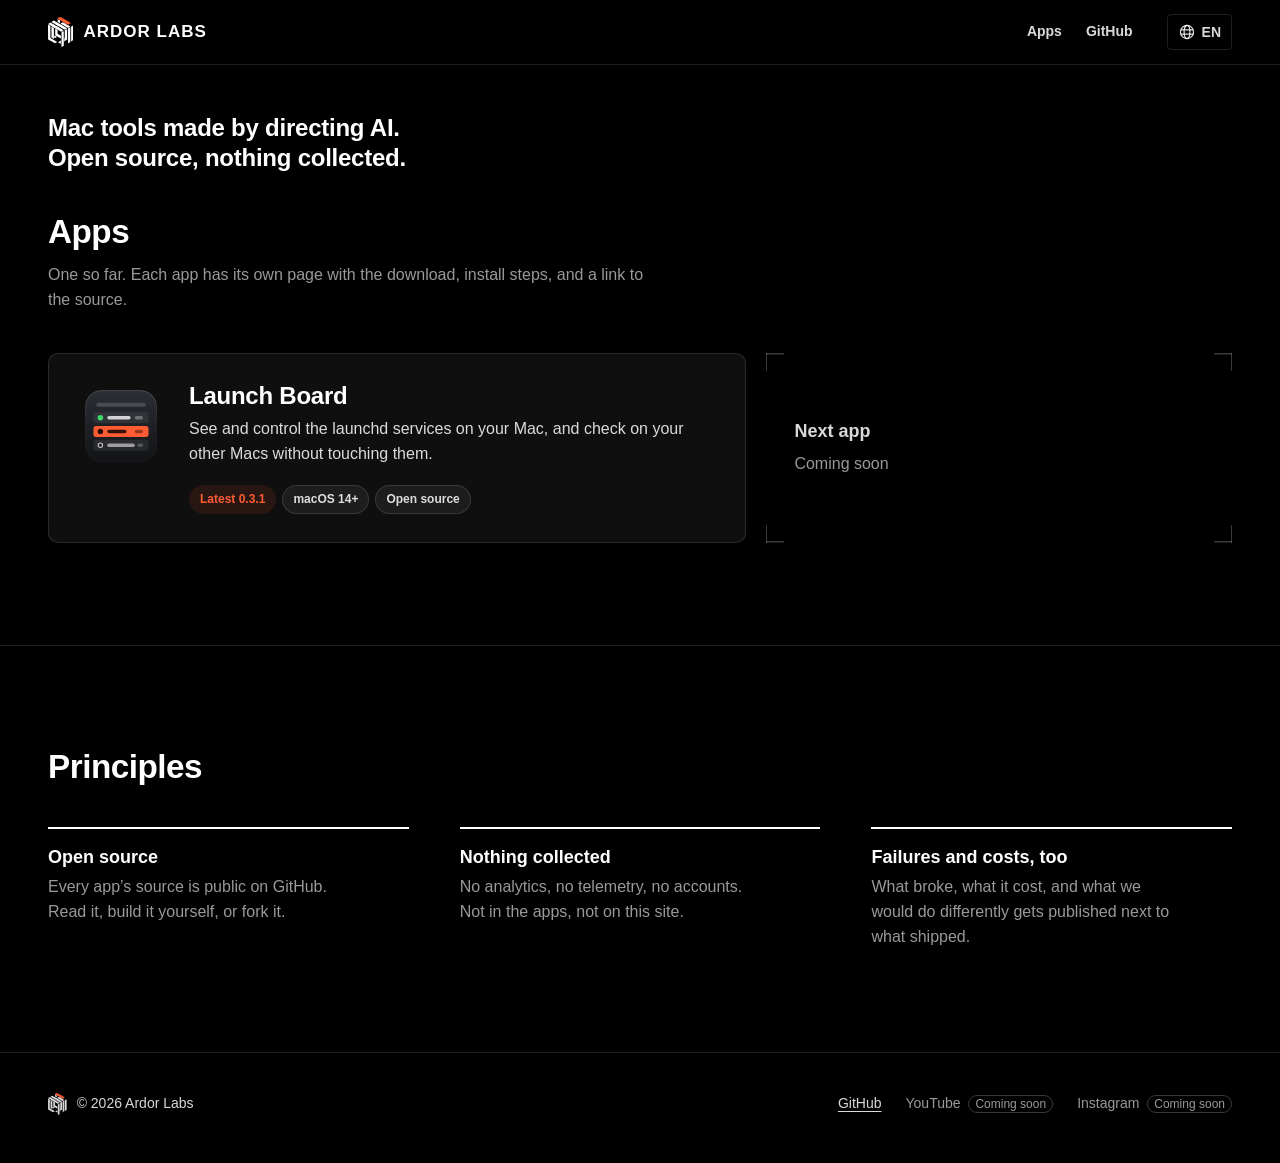
==== index.html @ 7bc39e06 "Add Ardor Labs site preview (mockup) Static preview of labs.ardorframes.com. noindex while in previe" ====
<!doctype html>
<html lang="en">
<head>
<meta charset="utf-8">
<meta name="robots" content="noindex, nofollow">
<meta name="viewport" content="width=device-width, initial-scale=1">
<title>Ardor Labs</title>
<meta name="description" content="Mac tools made by directing AI. Open source, nothing collected.">
<meta name="color-scheme" content="dark">
<link rel="canonical" href="https://labs.ardorframes.com/">
<link rel="alternate" hreflang="en" href="https://labs.ardorframes.com/">
<link rel="alternate" hreflang="ko" href="https://labs.ardorframes.com/ko/">
<link rel="alternate" hreflang="x-default" href="https://labs.ardorframes.com/">
<link rel="icon" href="/assets/brand/ardor-labs-cube-orange-sm.svg" type="image/svg+xml">
<link rel="stylesheet" href="/assets/css/tokens.css">
<link rel="stylesheet" href="/assets/css/site.css">
<script src="/assets/js/lang.js"></script>
</head>
<body>
<a class="skip-link" href="#main">Skip to content</a>
<header class="site-header">
  <div class="wrap">
    <a class="brand" href="/" aria-label="Ardor Labs home">
      <svg class="mark" viewBox="0 0 443 523" aria-hidden="true" focusable="false"><g transform="translate(0,523) scale(.1,-.1)"><g fill="currentColor"><path class="accent" d="M1895 5104 c-110 -64 -201 -117 -203 -118 -1 -2 1539 -898 1783 -1037 l30 -17 198 116 c108 64 197 122 196 127 -1 9 -1783 1045 -1797 1045 -4 0 -97 -53 -207 -116z"/><path d="M1692 4614 l3 -236 170 -100 c94 -55 185 -109 203 -120 l32 -20 0 240 0 240 -196 116 c-108 64 -200 116 -205 116 -6 0 -8 -97 -7 -236z"/><path d="M803 4478 c-117 -67 -210 -125 -205 -129 19 -17 2308 -1342 2317 -1342 15 1 430 239 430 247 0 8 -2312 1346 -2323 1346 -4 0 -103 -55 -219 -122z"/><path d="M2380 4224 c-102 -58 -191 -109 -198 -113 -10 -6 755 -460 1283 -762 l30 -17 198 116 c108 64 197 122 196 127 -1 13 -1289 755 -1309 754 -8 0 -98 -47 -200 -105z"/><path d="M230 4154 c-107 -63 -201 -119 -208 -123 -12 -7 2270 -1365 2293 -1364 15 1 425 237 428 246 2 8 -2297 1357 -2311 1357 -4 0 -95 -52 -202 -116z"/><path d="M12 2619 l3 -1291 592 -339 592 -339 203 116 c112 64 206 120 211 123 4 4 -262 160 -592 347 l-600 339 -1 1051 0 1051 -199 117 c-110 64 -202 116 -205 116 -3 0 -5 -581 -4 -1291z"/><path d="M4228 3654 l-198 -116 0 -1284 0 -1284 53 30 c28 17 118 67 199 113 l148 82 0 1288 c0 708 -1 1287 -2 1287 -2 0 -92 -52 -200 -116z"/><path d="M602 2605 l3 -966 213 -119 212 -119 0 963 0 963 -210 122 c-115 66 -212 121 -215 121 -3 0 -4 -434 -3 -965z"/><path d="M3688 3344 l-198 -116 0 -1284 0 -1284 53 30 c28 17 118 67 199 113 l148 82 0 1288 c0 708 -1 1287 -2 1287 -2 0 -92 -52 -200 -116z"/><path d="M1250 2621 l0 -569 78 -45 c42 -25 267 -155 500 -290 l422 -245 0 242 0 243 -290 169 -290 169 0 331 0 332 -204 116 c-112 64 -207 116 -210 116 -3 0 -6 -256 -6 -569z"/><path d="M3128 3032 l-207 -117 -1 -680 0 -680 -45 -28 -45 -29 0 -259 0 -260 58 39 c31 21 146 94 255 161 l197 123 0 924 c0 508 -1 924 -2 924 -2 0 -96 -53 -210 -118z"/><path d="M2550 2697 l-195 -113 -3 -1292 -2 -1292 52 30 c29 17 119 67 200 113 l148 82 0 1293 c0 710 -1 1292 -2 1292 -2 -1 -91 -51 -198 -113z"/><path d="M1123 1980 c-38 -23 -39 -32 -27 -257 l7 -120 56 -31 56 -31 175 100 c96 55 179 104 184 109 8 8 -368 238 -403 247 -9 2 -31 -6 -48 -17z"/><path d="M1997 980 c-131 -81 -241 -150 -243 -153 -3 -2 92 -59 211 -125 l216 -121 34 22 35 22 0 253 c0 138 -3 252 -7 252 -5 -1 -115 -68 -246 -150z"/></g></g></svg>
      <span class="brand-word" aria-hidden="true">Ardor Labs</span>
    </a>
    <nav class="site-nav" aria-label="Main">
      <a href="/#apps">Apps</a>
      <a data-nav="github" href="https://github.com/ardorframes-labs">GitHub</a>
    </nav>
    <div class="lang" data-lang-switch>
      <button class="lang-button" type="button" aria-label="Language / 언어" aria-haspopup="menu" aria-expanded="false" aria-controls="lang-menu">
        <svg viewBox="0 0 20 20" aria-hidden="true" focusable="false" fill="none" stroke="currentColor" stroke-width="1.4"><circle cx="10" cy="10" r="7.3"/><ellipse cx="10" cy="10" rx="3.2" ry="7.3"/><path d="M2.9 7.6h14.2M2.9 12.4h14.2"/></svg><span class="lang-code" aria-hidden="true">EN</span>
      </button>
      <ul class="lang-menu" id="lang-menu" role="menu" aria-label="Language / 언어" hidden>
        <li role="none"><a role="menuitemradio" aria-checked="true" data-lang="en" lang="en" hreflang="en" href="/">English <svg class="check" viewBox="0 0 14 14" aria-hidden="true" focusable="false" fill="none" stroke="currentColor" stroke-width="2"><path d="M2.5 7.4l3 3 6-6.6"/></svg></a></li>
        <li role="none"><a role="menuitemradio" aria-checked="false" data-lang="ko" lang="ko" hreflang="ko" href="/ko/">한국어 <svg class="check" viewBox="0 0 14 14" aria-hidden="true" focusable="false" fill="none" stroke="currentColor" stroke-width="2"><path d="M2.5 7.4l3 3 6-6.6"/></svg></a></li>
      </ul>
    </div>
  </div>
</header>

<main id="main">
  <section class="home-intro" aria-labelledby="hero-title">
    <div class="wrap">
      <h1 id="hero-title">Mac tools made by directing AI. Open source, nothing collected.</h1>
    </div>
  </section>

  <section class="section" id="apps" aria-labelledby="apps-title">
    <div class="wrap">
      <h2 class="section-title" id="apps-title">Apps</h2>
      <p class="section-intro">One so far. Each app has its own page with the download, install steps, and a link to the source.</p>
      <div class="apps-grid">
        <article class="app-card">
          <img src="/assets/brand/launch-board-icon.svg" alt="" width="88" height="88">
          <div>
            <h3><a href="/launch-board/">Launch Board</a></h3>
            <p>See and control the launchd services on your Mac, and check on your other Macs without touching them.</p>
            <ul class="facts" aria-label="Details">
              <li class="is-version">Latest 0.3.1</li>
              <li>macOS 14+</li>
              <li>Open source</li>
            </ul>
          </div>
        </article>
        <div class="app-slot viewfinder">
          <strong>Next app</strong>
          <span>Coming soon</span>
        </div>
      </div>
    </div>
  </section>

  <section class="section" aria-labelledby="principles-title">
    <div class="wrap">
      <h2 class="section-title" id="principles-title">Principles</h2>
      <div class="principles">
        <div class="principle">
          <h3>Open source</h3>
          <p>Every app’s source is public on GitHub. Read it, build it yourself, or fork it.</p>
        </div>
        <div class="principle">
          <h3>Nothing collected</h3>
          <p>No analytics, no telemetry, no accounts. Not in the apps, not on this site.</p>
        </div>
        <div class="principle">
          <h3>Failures and costs, too</h3>
          <p>What broke, what it cost, and what we would do differently gets published next to what shipped.</p>
        </div>
      </div>
    </div>
  </section>
</main>
<footer class="site-footer">
  <div class="wrap">
    <p class="foot-brand"><svg class="mark" viewBox="0 0 443 523" aria-hidden="true" focusable="false"><g transform="translate(0,523) scale(.1,-.1)"><g fill="currentColor"><path class="accent" d="M1895 5104 c-110 -64 -201 -117 -203 -118 -1 -2 1539 -898 1783 -1037 l30 -17 198 116 c108 64 197 122 196 127 -1 9 -1783 1045 -1797 1045 -4 0 -97 -53 -207 -116z"/><path d="M1692 4614 l3 -236 170 -100 c94 -55 185 -109 203 -120 l32 -20 0 240 0 240 -196 116 c-108 64 -200 116 -205 116 -6 0 -8 -97 -7 -236z"/><path d="M803 4478 c-117 -67 -210 -125 -205 -129 19 -17 2308 -1342 2317 -1342 15 1 430 239 430 247 0 8 -2312 1346 -2323 1346 -4 0 -103 -55 -219 -122z"/><path d="M2380 4224 c-102 -58 -191 -109 -198 -113 -10 -6 755 -460 1283 -762 l30 -17 198 116 c108 64 197 122 196 127 -1 13 -1289 755 -1309 754 -8 0 -98 -47 -200 -105z"/><path d="M230 4154 c-107 -63 -201 -119 -208 -123 -12 -7 2270 -1365 2293 -1364 15 1 425 237 428 246 2 8 -2297 1357 -2311 1357 -4 0 -95 -52 -202 -116z"/><path d="M12 2619 l3 -1291 592 -339 592 -339 203 116 c112 64 206 120 211 123 4 4 -262 160 -592 347 l-600 339 -1 1051 0 1051 -199 117 c-110 64 -202 116 -205 116 -3 0 -5 -581 -4 -1291z"/><path d="M4228 3654 l-198 -116 0 -1284 0 -1284 53 30 c28 17 118 67 199 113 l148 82 0 1288 c0 708 -1 1287 -2 1287 -2 0 -92 -52 -200 -116z"/><path d="M602 2605 l3 -966 213 -119 212 -119 0 963 0 963 -210 122 c-115 66 -212 121 -215 121 -3 0 -4 -434 -3 -965z"/><path d="M3688 3344 l-198 -116 0 -1284 0 -1284 53 30 c28 17 118 67 199 113 l148 82 0 1288 c0 708 -1 1287 -2 1287 -2 0 -92 -52 -200 -116z"/><path d="M1250 2621 l0 -569 78 -45 c42 -25 267 -155 500 -290 l422 -245 0 242 0 243 -290 169 -290 169 0 331 0 332 -204 116 c-112 64 -207 116 -210 116 -3 0 -6 -256 -6 -569z"/><path d="M3128 3032 l-207 -117 -1 -680 0 -680 -45 -28 -45 -29 0 -259 0 -260 58 39 c31 21 146 94 255 161 l197 123 0 924 c0 508 -1 924 -2 924 -2 0 -96 -53 -210 -118z"/><path d="M2550 2697 l-195 -113 -3 -1292 -2 -1292 52 30 c29 17 119 67 200 113 l148 82 0 1293 c0 710 -1 1292 -2 1292 -2 -1 -91 -51 -198 -113z"/><path d="M1123 1980 c-38 -23 -39 -32 -27 -257 l7 -120 56 -31 56 -31 175 100 c96 55 179 104 184 109 8 8 -368 238 -403 247 -9 2 -31 -6 -48 -17z"/><path d="M1997 980 c-131 -81 -241 -150 -243 -153 -3 -2 92 -59 211 -125 l216 -121 34 22 35 22 0 253 c0 138 -3 252 -7 252 -5 -1 -115 -68 -246 -150z"/></g></g></svg><span>© 2026 Ardor Labs</span></p>
    <ul class="foot-links" aria-label="Elsewhere">
      <li><a href="https://github.com/ardorframes-labs">GitHub</a></li>
      <li class="soon">YouTube <small>Coming soon</small></li>
      <li class="soon">Instagram <small>Coming soon</small></li>
    </ul>
  </div>
</footer>
</body>
</html>
---- assets/css/tokens.css ----
:root {
  color-scheme: dark;

  --orange: #FF5C33;
  --orange-hover: #E3522D;
  --orange-tint: rgba(255, 92, 51, .10);
  --steel: #D5DAE3;
  --on-orange: #000;            --bg: #000;
  --bg-sunk: #0A0A0A;
  --surface: #0F0F0F;
  --ink: #fff;
  --ink-85: rgba(255, 255, 255, .85);
  --ink-60: rgba(255, 255, 255, .60);  --layer-06: rgba(255, 255, 255, .06);
  --layer-08: rgba(255, 255, 255, .08);
  --layer-12: rgba(255, 255, 255, .12);
  --layer-22: rgba(255, 255, 255, .22);
  --accent-text: #FF5C33;              --focus: #FF5C33;
  --shadow-lift: 0 12px 32px -14px rgba(255, 92, 51, .28);
  --shadow-window: 0 0 0 1px rgba(255,255,255,.14), 0 40px 100px -30px rgba(0,0,0,.9);

  --ok: #3DDC6B;
  --ok-dot: #3DDC6B;
  --ok-tint: rgba(61, 220, 107, .14);
  --bad: #FF6B5E;
  --bad-dot: #FF6B5E;
  --bad-tint: rgba(255, 107, 94, .14);
  --wait: #B7BECB;
  --wait-tint: rgba(213, 218, 227, .12);
  --unk: #F5B83D;
  --unk-tint: rgba(245, 184, 61, .14);

  --font-display: Futura, "Futura PT", "Century Gothic", -apple-system, BlinkMacSystemFont, "Apple SD Gothic Neo", "Noto Sans KR", sans-serif;
  --font-body: -apple-system, BlinkMacSystemFont, "Apple SD Gothic Neo", "Noto Sans KR", sans-serif;
  --font-code: ui-monospace, "SF Mono", Menlo, monospace;

  --t-12: .75rem;
  --t-14: .875rem;
  --t-16: 1rem;
  --t-18: 1.125rem;
  --t-21: 1.3125rem;
  --t-24: 1.5rem;
  --t-36: 2.25rem;
  --t-48: 3rem;
  --t-72: 4.5rem;

  --r-ui: 4px;
  --r-card: 10px;
  --r-window: 12px;
  --r-pill: 999px;

  --gutter: clamp(16px, 4vw, 48px);
  --max: 1200px;
  --measure: 38rem;

  --ease: ease;
  --dur: .25s;
}

@media (prefers-reduced-motion: reduce) {
  :root { --dur: 0s; }
}
---- assets/css/site.css ----
*, *::before, *::after { box-sizing: border-box; }

html {
  -webkit-text-size-adjust: 100%;
  text-size-adjust: 100%;
  scroll-padding-top: 24px;
}

body {
  margin: 0;
  background: var(--bg);
  color: var(--ink);
  font-family: var(--font-body);
  font-size: var(--t-16);
  line-height: 1.55;
  -webkit-font-smoothing: antialiased;
  overflow-x: clip;
}

img, svg { display: block; max-width: 100%; }

a { color: var(--accent-text); text-underline-offset: .18em; text-decoration-thickness: 1px; }
a:hover { text-decoration-thickness: 2px; }

:focus-visible {
  outline: 2px solid var(--focus);
  outline-offset: 3px;
  border-radius: var(--r-ui);
}

html:lang(ko) { word-break: keep-all; overflow-wrap: break-word; }

h1, h2, h3 { margin: 0; line-height: 1.15; }
p { margin: 0; }

.visually-hidden {
  position: absolute !important;
  width: 1px; height: 1px;
  overflow: hidden;
  clip: rect(0 0 0 0);
  clip-path: inset(50%);
  white-space: nowrap;
}

.skip-link {
  position: absolute;
  left: 16px; top: -48px;
  z-index: 20;
  padding: 8px 12px;
  background: var(--orange);
  color: var(--on-orange);
  font-weight: 700;
  border-radius: var(--r-ui);
  text-decoration: none;
}
.skip-link:focus { top: 12px; }

.wrap {
  width: 100%;
  max-width: calc(var(--max) + var(--gutter) * 2);
  margin-inline: auto;
  padding-inline: var(--gutter);
}

.site-header {
  border-bottom: 1px solid var(--layer-12);
}
.site-header .wrap {
  display: flex;
  align-items: center;
  gap: 24px;
  min-height: 64px;
}

.brand {
  display: inline-flex;
  align-items: center;
  gap: 10px;
  color: var(--ink);
  text-decoration: none;
  margin-right: auto;
}
.brand svg { height: 30px; width: auto; aspect-ratio: 443 / 523; flex: none; }
.mark .accent { fill: var(--orange); }
.brand .mark .accent, .foot-brand .mark .accent { stroke: var(--orange); stroke-width: var(--band-boost, 110); stroke-linejoin: round; }
.brand-word {
  font-family: var(--font-display);
  font-weight: 800;
  font-size: 17px;
  letter-spacing: .06em;
  text-transform: uppercase;
  white-space: nowrap;
}

.site-nav {
  display: flex;
  align-items: center;
  gap: 4px;
}
.site-nav a {
  color: var(--ink-85);
  text-decoration: none;
  font-size: var(--t-14);
  font-weight: 600;
  padding: 8px 10px;
  border-radius: var(--r-ui);
}
.site-nav a:hover { color: var(--ink); background: var(--layer-06); }
.site-nav a[aria-current="page"] { color: var(--ink); }

.lang { position: relative; }

.lang-button {
  display: inline-flex;
  align-items: center;
  gap: 6px;
  height: 36px;
  padding: 0 10px;
  border: 1px solid var(--layer-12);
  border-radius: var(--r-ui);
  background: transparent;
  color: var(--ink-85);
  font: 600 var(--t-14)/1 var(--font-body);
  cursor: pointer;
}
.lang-button:hover { color: var(--ink); background: var(--layer-06); }
.lang-button[aria-expanded="true"] { background: var(--layer-08); color: var(--ink); }
.lang-button svg { width: 18px; height: 18px; }

.lang-menu {
  position: absolute;
  right: 0;
  top: calc(100% + 6px);
  z-index: 10;
  min-width: 168px;
  margin: 0;
  padding: 4px;
  list-style: none;
  background: var(--surface);
  border: 1px solid var(--layer-12);
  border-radius: var(--r-ui);
  box-shadow: 0 16px 40px -16px rgba(0, 0, 0, .35);
  opacity: 0;
  transform: translateY(-4px);
  transition: opacity var(--dur) var(--ease), transform var(--dur) var(--ease);
}
.lang-menu[hidden] { display: none; }
.lang-menu.is-open { opacity: 1; transform: none; }

.lang-menu a {
  display: flex;
  align-items: center;
  justify-content: space-between;
  gap: 16px;
  padding: 8px 10px;
  border-radius: 3px;
  color: var(--ink);
  text-decoration: none;
  font-size: var(--t-14);
}
.lang-menu a:hover,
.lang-menu a:focus-visible { background: var(--layer-08); outline: none; }
.lang-menu a:focus-visible { box-shadow: inset 0 0 0 2px var(--focus); }
.lang-menu .check { width: 14px; height: 14px; color: var(--accent-text); visibility: hidden; }
.lang-menu a[aria-checked="true"] .check { visibility: visible; }
.lang-menu a[aria-checked="true"] { font-weight: 600; }

.btn {
  display: inline-flex;
  align-items: center;
  justify-content: center;
  gap: 8px;
  min-height: 44px;
  padding: 0 18px;
  border-radius: var(--r-ui);
  border: 1px solid transparent;
  font: 700 var(--t-16)/1 var(--font-body);
  text-decoration: none;
  cursor: pointer;
  transition: transform var(--dur) var(--ease), box-shadow var(--dur) var(--ease), background-color var(--dur) var(--ease);
}
.btn:hover { transform: translateY(-1px); text-decoration: none; }
.btn svg { width: 18px; height: 18px; }

.btn-primary { background: var(--orange); color: var(--on-orange); }
.btn-primary:hover { background: var(--orange-hover); box-shadow: var(--shadow-lift); }

.btn-secondary { background: var(--layer-06); color: var(--ink); border-color: var(--layer-22); }
.btn-secondary:hover { background: var(--layer-08); border-color: var(--ink-60); }

.btn-row { display: flex; flex-wrap: wrap; gap: 12px; }

.display {
  font-family: var(--font-display);
  font-weight: 800;
  letter-spacing: -.01em;
}

.lead {
  font-size: clamp(var(--t-18), 1.6vw, var(--t-21));
  line-height: 1.5;
  color: var(--ink-85);
  max-width: var(--measure);
}

.section { padding-block: clamp(56px, 8vw, 104px); }
.section + .section { border-top: 1px solid var(--layer-12); }

.section-title {
  font-size: clamp(var(--t-24), 2.6vw, var(--t-36));
  font-weight: 800;
  letter-spacing: -.015em;
  max-width: 22ch;
}
.section-intro { margin-top: 12px; color: var(--ink-60); max-width: var(--measure); }

.muted { color: var(--ink-60); }

.viewfinder { position: relative; }
.viewfinder::before,
.viewfinder::after {
  content: "";
  position: absolute;
  inset: 0;
  pointer-events: none;
  --c: var(--layer-22);
  --l: 18px;
  background:
    linear-gradient(var(--c), var(--c)) top left / var(--l) 1.5px no-repeat,
    linear-gradient(var(--c), var(--c)) top left / 1.5px var(--l) no-repeat,
    linear-gradient(var(--c), var(--c)) top right / var(--l) 1.5px no-repeat,
    linear-gradient(var(--c), var(--c)) top right / 1.5px var(--l) no-repeat;
}
.viewfinder::after {
  background:
    linear-gradient(var(--c), var(--c)) bottom left / var(--l) 1.5px no-repeat,
    linear-gradient(var(--c), var(--c)) bottom left / 1.5px var(--l) no-repeat,
    linear-gradient(var(--c), var(--c)) bottom right / var(--l) 1.5px no-repeat,
    linear-gradient(var(--c), var(--c)) bottom right / 1.5px var(--l) no-repeat;
}

.home-intro .wrap { padding-block: clamp(28px, 4vw, 48px) 0; }
.home-intro h1 {
  font-family: var(--font-display);
  font-weight: 800;
  font-size: clamp(1.25rem, 2.4vw, var(--t-24));
  line-height: 1.25;
  letter-spacing: -.01em;
  max-width: 42ch;
  text-wrap: balance;
}
.home-intro + .section { padding-top: clamp(28px, 4vw, 40px); }

.apps-grid {
  display: grid;
  grid-template-columns: minmax(0, 1.5fr) minmax(0, 1fr);
  gap: 20px;
  margin-top: 40px;
}

.app-card {
  position: relative;
  display: grid;
  grid-template-columns: 88px minmax(0, 1fr);
  gap: 24px;
  padding: 28px;
  border-radius: var(--r-card);
  background: var(--surface);
  border: 1px solid var(--layer-12);
  transition: transform var(--dur) var(--ease), box-shadow var(--dur) var(--ease), border-color var(--dur) var(--ease);
}
.app-card:hover { transform: translateY(-2px); box-shadow: var(--shadow-lift); border-color: var(--layer-22); }
.app-card img { width: 88px; height: 88px; }
.app-card h3 { font-size: var(--t-24); font-weight: 800; letter-spacing: -.01em; }
.app-card h3 a { color: var(--ink); text-decoration: none; }
.app-card h3 a::after { content: ""; position: absolute; inset: 0; border-radius: inherit; }
.app-card h3 a:focus-visible { outline: none; }
.app-card:has(h3 a:focus-visible) { outline: 2px solid var(--focus); outline-offset: 3px; }
.app-card p { margin-top: 8px; color: var(--ink-85); }

.facts {
  display: flex;
  flex-wrap: wrap;
  gap: 6px;
  margin: 18px 0 0;
  padding: 0;
  list-style: none;
}
.facts li {
  font-size: var(--t-12);
  font-weight: 600;
  padding: 4px 10px;
  border-radius: var(--r-pill);
  background: var(--layer-06);
  border: 1px solid var(--layer-12);
  color: var(--ink-85);
}
.facts .is-version { background: var(--orange-tint); border-color: transparent; color: var(--accent-text); }

.app-slot {
  display: grid;
  align-content: center;
  gap: 6px;
  padding: 28px;
  min-height: 180px;
  color: var(--ink-60);
}
.app-slot strong { color: var(--ink-85); font-size: var(--t-18); }

.principles {
  display: grid;
  grid-template-columns: repeat(3, minmax(0, 1fr));
  gap: clamp(24px, 4vw, 56px);
  margin-top: 40px;
}
.principle { border-top: 2px solid var(--ink); padding-top: 18px; }
.principle h3 { font-size: var(--t-18); font-weight: 800; }
.principle p { margin-top: 8px; color: var(--ink-60); max-width: 34ch; }

.lb-hero { padding-block: clamp(48px, 7vw, 96px) 0; }
.lb-hero .wrap { display: grid; justify-items: start; }
.lb-hero .app-icon { width: 96px; height: 96px; margin-left: -6px; }
.lb-hero h1 {
  margin-top: 24px;
  font-size: clamp(2.25rem, 5.6vw, 4rem);
  line-height: 1.04;
  max-width: 16ch;
}
.lb-hero .lead { margin-top: 20px; }
.lb-hero .btn-row { margin-top: 32px; }

.meta-line {
  display: flex;
  flex-wrap: wrap;
  gap: 4px 20px;
  margin: 18px 0 0;
  padding: 0;
  list-style: none;
  font-size: var(--t-14);
  color: var(--ink-60);
}
.meta-line li { white-space: nowrap; }

.shot {
  justify-self: stretch;
  width: 100%;
  margin: clamp(40px, 6vw, 72px) 0 0;
  container-type: inline-size;
}
.shot figcaption { margin-top: 14px; font-size: var(--t-14); color: var(--ink-60); }

.window {
  --w-bg: #1B1C1F;
  --w-side: #232428;
  --w-bar: #26272B;
  --w-line: rgba(255, 255, 255, .08);
  --w-ink: #ECEDEF;
  --w-ink-2: #9EA3AD;
  --w-sel: rgba(255, 92, 51, .15);   --w-sel-ink: #fff;
  font-size: min(13px, calc(100cqi / 92));
  font-family: var(--font-body);
  color: var(--w-ink);
  background: var(--w-bg);
  border-radius: var(--r-window);
  box-shadow: var(--shadow-window);
  overflow: hidden;
  line-height: 1.35;
  user-select: none;
}
.win-titlebar {
  display: grid;
  grid-template-columns: 15em minmax(0, 1fr) auto;
  align-items: center;
  height: 3.7em;
  background: var(--w-bar);
  border-bottom: 1px solid var(--w-line);
}
.traffic { display: flex; gap: .62em; padding-left: 1.4em; }
.traffic i { width: 1em; height: 1em; border-radius: 50%; background: #FF5F57; box-shadow: inset 0 0 0 .5px rgba(0,0,0,.12); }
.traffic i:nth-child(2) { background: #FEBC2E; }
.traffic i:nth-child(3) { background: #28C840; }
.win-title { padding-left: 1.4em; font-weight: 700; font-size: 1.05em; display: flex; align-items: baseline; gap: .7em; }
.win-title span { font-weight: 500; color: var(--w-ink-2); font-size: .92em; }
.win-tools { display: flex; align-items: center; gap: .7em; padding-right: 1.2em; }
.win-seg {
  display: flex;
  padding: .18em;
  border-radius: .5em;
  background: var(--w-line);
  font-size: .92em;
}
.win-seg b, .win-seg span { padding: .25em .8em; border-radius: .38em; font-weight: 500; }
.win-seg b { background: var(--w-bg); font-weight: 600; box-shadow: 0 .05em .2em rgba(0,0,0,.12); }
.win-search {
  display: flex;
  align-items: center;
  gap: .45em;
  width: 15em;
  padding: .32em .6em;
  border-radius: .5em;
  background: var(--w-line);
  color: var(--w-ink-2);
  font-size: .92em;
}
.win-search svg { width: 1em; height: 1em; }
.win-icon-btn { width: 1.6em; height: 1.6em; color: var(--w-ink-2); }

.win-body {
  display: grid;
  grid-template-columns: 15em minmax(0, 1fr) 24em;
  min-height: 34em;
}

.win-side {
  background: var(--w-side);
  border-right: 1px solid var(--w-line);
  padding: .9em .7em;
}
.win-side h4 {
  margin: 1em .6em .35em;
  font-size: .8em;
  font-weight: 700;
  color: var(--w-ink-2);
}
.win-side h4:first-child { margin-top: 0; }
.win-side ul { margin: 0; padding: 0; list-style: none; }
.win-side li {
  display: flex;
  align-items: center;
  gap: .55em;
  padding: .32em .6em;
  border-radius: .42em;
}
.win-side li.is-active { background: var(--w-line); font-weight: 600; }
.win-side li em { margin-left: auto; font-style: normal; color: var(--w-ink-2); font-size: .88em; font-variant-numeric: tabular-nums; }
.win-side .sw { width: .75em; height: .75em; border-radius: .2em; background: var(--w-ink-2); opacity: .7; flex: none; }
.win-side .host { width: .55em; height: .55em; border-radius: 50%; flex: none; background: var(--ok-dot); }
.win-side .host.is-off { background: transparent; box-shadow: inset 0 0 0 1.5px var(--w-ink-2); }
.win-side .ro { font-size: .78em; color: var(--w-ink-2); border: 1px solid var(--w-line); border-radius: .3em; padding: 0 .35em; margin-left: auto; }

.win-main { min-width: 0; display: flex; flex-direction: column; }
.win-main-head {
  display: flex;
  align-items: center;
  gap: .6em;
  padding: .8em 1.1em;
  border-bottom: 1px solid var(--w-line);
}
.win-main-head strong { font-size: 1.08em; }
.win-main-head span { color: var(--w-ink-2); }
.chip { padding: .15em .65em; border-radius: 99em; border: 1px solid var(--w-line); color: var(--w-ink-2); font-size: .88em; }
.chip:first-of-type { margin-left: auto; }
.chip.is-on { background: var(--w-ink); color: var(--w-bg); border-color: transparent; }

.svc { width: 100%; border-collapse: collapse; font-size: .96em; }
.svc th {
  text-align: left;
  font-weight: 600;
  font-size: .84em;
  color: var(--w-ink-2);
  padding: .55em .7em;
  border-bottom: 1px solid var(--w-line);
  white-space: nowrap;
}
.svc td {
  padding: .58em .7em;
  border-bottom: 1px solid var(--w-line);
  white-space: nowrap;
}
.svc th:first-child, .svc td:first-child { padding-left: 1.1em; }
.svc .num { text-align: right; font-variant-numeric: tabular-nums; }
.svc .label { font-family: var(--font-code); font-size: .94em; }
.svc .dim { color: var(--w-ink-2); }
.svc tr.is-selected td { background: var(--w-sel); color: var(--w-sel-ink); }
.svc tr.is-selected .dim { color: inherit; opacity: .75; }
.svc .star { color: var(--accent-text); margin-right: .3em; font-family: var(--font-body); }

.badge {
  display: inline-flex;
  align-items: center;
  gap: .42em;
  padding: .12em .6em .14em .5em;
  border-radius: 99em;
  font-size: .86em;
  font-weight: 600;
  line-height: 1.4;
  white-space: nowrap;
}
.badge::before { content: ""; width: .55em; height: .55em; border-radius: 50%; background: currentColor; flex: none; }
.badge.run { color: var(--ok); background: var(--ok-tint); }
.badge.wait { color: var(--wait); background: var(--wait-tint); }
.badge.wait::before { background: transparent; box-shadow: inset 0 0 0 .14em currentColor; border-radius: .12em; }
.badge.fail { color: var(--bad); background: var(--bad-tint); }
.badge.fail::before { border-radius: .1em; transform: rotate(45deg) scale(.85); }
.badge.unk { color: var(--unk); background: var(--unk-tint); }
.badge.unk::before { background: transparent; box-shadow: inset 0 0 0 .14em currentColor; }
.badge.ok { color: var(--ok); background: transparent; padding-left: 0; }
.badge.bad { color: var(--bad); background: transparent; padding-left: 0; }
.badge.ok::before, .badge.bad::before { display: none; }
.badge.na { color: var(--w-ink-2, var(--ink-60)); background: transparent; padding-left: 0; }
.badge.na::before { display: none; }

.win-detail {
  border-left: 1px solid var(--w-line);
  padding: 1.2em 1.3em;
  display: flex;
  flex-direction: column;
  gap: 1.05em;
  min-width: 0;
}
.win-detail .d-label { font-family: var(--font-code); font-size: 1.18em; font-weight: 600; overflow-wrap: anywhere; }
.win-detail .d-badges { display: flex; gap: .5em; flex-wrap: wrap; margin-top: .55em; }
.win-detail dl { margin: 0; display: grid; grid-template-columns: 6.4em minmax(0, 1fr); gap: .42em .8em; font-size: .92em; }
.win-detail dt { color: var(--w-ink-2); }
.win-detail dd { margin: 0; overflow-wrap: anywhere; }
.win-detail dd code { font-family: var(--font-code); font-size: .95em; }
.d-graph h5 { margin: 0 0 .35em; font-size: .82em; font-weight: 600; color: var(--w-ink-2); display: flex; justify-content: space-between; }
.d-graph h5 b { color: var(--w-ink); font-variant-numeric: tabular-nums; }
.d-graph svg { width: 100%; height: 3.4em; display: block; }
.d-graph .area { fill: var(--orange); opacity: .16; }
.d-graph .line { fill: none; stroke: var(--orange); stroke-width: 1.5; vector-effect: non-scaling-stroke; }
.d-graph .line.alt { stroke: var(--w-ink-2); }
.d-graph .area.alt { fill: var(--w-ink-2); opacity: .12; }
.d-graph .base { stroke: var(--w-line); stroke-width: 1; vector-effect: non-scaling-stroke; }
.d-actions { display: flex; gap: .5em; margin-top: auto; }
.d-actions span {
  flex: 1;
  text-align: center;
  padding: .38em 0;
  border-radius: .45em;
  border: 1px solid var(--w-line);
  background: var(--w-bar);
  font-weight: 600;
  font-size: .92em;
}
.d-actions span.is-dim { opacity: .4; }
.d-note { font-size: .82em; color: var(--w-ink-2); margin-top: -.5em; }

.win-status {
  display: flex;
  gap: 1.4em;
  padding: .55em 1.1em;
  border-top: 1px solid var(--w-line);
  background: var(--w-bar);
  color: var(--w-ink-2);
  font-size: .86em;
}
.win-status span:last-child { margin-left: auto; }

@container (max-width: 700px) {
  .window { font-size: calc(100cqi / 46); }
  .win-titlebar { grid-template-columns: auto minmax(0, 1fr); }
  .win-tools, .win-side, .win-detail, .svc .col-wide { display: none; }
  .win-body { grid-template-columns: minmax(0, 1fr); min-height: 0; }
  .win-status span:nth-child(2) { display: none; }
}

.features {
  display: grid;
  grid-template-columns: repeat(3, minmax(0, 1fr));
  gap: 40px clamp(24px, 3.5vw, 48px);
  margin-top: 48px;
}
.feature h3 { font-size: var(--t-18); font-weight: 800; }
.feature p { margin-top: 8px; color: var(--ink-60); max-width: 36ch; }

.feature-lead {
  grid-column: 1 / -1;
  display: grid;
  grid-template-columns: minmax(0, 1fr) minmax(0, 1fr);
  gap: clamp(24px, 4vw, 64px);
  align-items: center;
  padding: clamp(24px, 3vw, 36px);
  border-radius: var(--r-card);
  background: var(--surface);
  border: 1px solid var(--layer-12);
}
.feature-lead h3 { font-size: clamp(var(--t-21), 2vw, var(--t-24)); }
.feature-lead p { color: var(--ink-85); max-width: 44ch; }

.state-table {
  width: 100%;
  border-collapse: collapse;
  font-size: var(--t-14);
}
.state-table th { text-align: left; font-weight: 600; color: var(--ink-60); padding: 0 8px 8px 0; font-size: var(--t-12); }
.state-table td { padding: 8px 8px 8px 0; border-top: 1px solid var(--layer-12); }
.state-table td:first-child { font-family: var(--font-code); font-size: var(--t-12); }
.state-table .badge { font-size: var(--t-12); }
@media (max-width: 480px) {
  .feature-lead { padding: 20px 16px; }
  .state-table, .state-table tbody { display: block; }
  .state-table thead {
    position: absolute; width: 1px; height: 1px; overflow: hidden;
    clip: rect(0 0 0 0); clip-path: inset(50%); white-space: nowrap;
  }
  .state-table tr {
    display: flex; flex-wrap: wrap; align-items: center; gap: 6px 8px;
    padding: 10px 0; border-top: 1px solid var(--layer-12);
  }
  .state-table td { padding: 0; border-top: 0; }
  .state-table td:first-child { flex-basis: 100%; overflow-wrap: anywhere; }
}

.compare {
  margin-top: 56px;
  padding-top: 28px;
  border-top: 1px solid var(--layer-12);
  font-size: clamp(var(--t-18), 1.8vw, var(--t-21));
  font-weight: 600;
  max-width: 44ch;
}

.install {
  display: grid;
  grid-template-columns: minmax(0, 1fr) minmax(0, 1.3fr);
  gap: 20px;
  margin-top: 40px;
}
.install-block {
  padding: 28px;
  border-radius: var(--r-card);
  border: 1px solid var(--layer-12);
  background: var(--surface);
  display: grid;
  align-content: start;
  gap: 14px;
}
.install-block h3 { font-size: var(--t-18); font-weight: 800; }
.install-block p { color: var(--ink-60); }
.install-block p code { font-family: var(--font-code); font-size: .9em; color: var(--ink-85); background: var(--layer-08); padding: .1em .35em; border-radius: 3px; white-space: nowrap; }
.install-block .btn { justify-self: start; }

.code {
  display: flex;
  align-items: center;
  gap: 8px;
  min-width: 0;
  padding: 6px 6px 6px 16px;
  border-radius: var(--r-ui);
  background: var(--bg-sunk);
  border: 1px solid var(--layer-12);
}
.code code {
  flex: 1;
  min-width: 0;
  overflow-x: auto;
  white-space: nowrap;
  font-family: var(--font-code);
  font-size: var(--t-14);
  padding-block: 8px;
}
.code code::before { content: "$ "; color: var(--ink-60); }
.copy-btn {
  flex: none;
  min-height: 36px;
  padding: 0 12px;
  border-radius: var(--r-ui);
  border: 1px solid var(--layer-22);
  background: var(--surface);
  color: var(--ink);
  font: 600 var(--t-14)/1 var(--font-body);
  cursor: pointer;
}
.copy-btn:hover { background: var(--layer-08); }

.bounds {
  display: grid;
  grid-template-columns: repeat(3, minmax(0, 1fr));
  gap: 20px;
  margin: 40px 0 0;
  padding: 0;
  list-style: none;
}
.bounds li {
  padding: 22px 0 0;
  border-top: 2px solid var(--ink);
}
.bounds strong { display: block; font-size: var(--t-18); }
.bounds span { display: block; margin-top: 6px; color: var(--ink-60); max-width: 34ch; }

.faq { margin-top: 32px; max-width: 52rem; }
.faq details { border-bottom: 1px solid var(--layer-12); }
.faq details:first-child { border-top: 1px solid var(--layer-12); }
.faq summary {
  display: flex;
  justify-content: space-between;
  align-items: center;
  gap: 16px;
  padding: 20px 0;
  font-size: var(--t-18);
  font-weight: 700;
  cursor: pointer;
  list-style: none;
}
.faq summary::-webkit-details-marker { display: none; }
.faq summary::after {
  content: "";
  flex: none;
  width: 10px; height: 10px;
  border-right: 2px solid var(--ink-60);
  border-bottom: 2px solid var(--ink-60);
  transform: rotate(45deg) translate(-2px, -2px);
  transition: transform var(--dur) var(--ease);
}
.faq details[open] summary::after { transform: rotate(225deg) translate(-2px, -2px); }
.faq details p { padding: 0 0 22px; color: var(--ink-85); max-width: var(--measure); }
.faq code { font-family: var(--font-code); font-size: .9em; background: var(--layer-08); padding: .1em .35em; border-radius: 3px; white-space: nowrap; }

.more {
  display: grid;
  grid-template-columns: minmax(0, 1fr) minmax(0, 1fr);
  gap: 20px;
  margin-top: 32px;
}
.more-link {
  display: flex;
  align-items: center;
  gap: 18px;
  padding: 24px;
  border-radius: var(--r-card);
  border: 1px solid var(--layer-12);
  background: var(--surface);
  color: var(--ink);
  text-decoration: none;
  transition: transform var(--dur) var(--ease), box-shadow var(--dur) var(--ease);
}
.more-link:hover { transform: translateY(-2px); box-shadow: var(--shadow-lift); }
.more-link svg { height: 44px; width: auto; aspect-ratio: 443 / 523; flex: none; }
.more-link strong { display: block; font-size: var(--t-18); color: var(--ink); }  .more-link span { color: var(--ink-60); font-size: var(--t-14); }

.dl-hero { padding-block: clamp(56px, 8vw, 112px) clamp(40px, 5vw, 64px); }
.dl-hero .wrap { display: grid; grid-template-columns: auto minmax(0, 1fr); gap: 28px; align-items: start; }
.dl-hero img { width: 88px; height: 88px; }
.dl-hero + .section { border-top: 1px solid var(--layer-12); }
.dl-hero h1 { font-size: clamp(2rem, 4.6vw, var(--t-48)); line-height: 1.08; }
.dl-hero p { margin-top: 14px; }

.progress {
  height: 3px;
  width: min(100%, 420px);
  margin-top: 24px;
  border-radius: 2px;
  background: var(--layer-12);
  overflow: hidden;
}
.progress i {
  display: block;
  height: 100%;
  width: 38%;
  background: var(--orange);
  animation: indeterminate 1.6s ease-in-out infinite;
}
@keyframes indeterminate {
  from { transform: translateX(-100%); }
  to { transform: translateX(270%); }
}
@media (prefers-reduced-motion: reduce) {
  .progress i { animation: none; width: 100%; opacity: .5; }
}

.steps {
  counter-reset: step;
  display: grid;
  grid-template-columns: repeat(3, minmax(0, 1fr));
  gap: 20px;
  margin: 36px 0 0;
  padding: 0;
  list-style: none;
}
.steps li {
  counter-increment: step;
  padding: 24px;
  border-radius: var(--r-card);
  border: 1px solid var(--layer-12);
  background: var(--surface);
}
.steps li::before {
  content: counter(step);
  display: grid;
  place-items: center;
  width: 32px; height: 32px;
  border-radius: var(--r-pill);
  background: var(--ink);
  color: var(--bg);
  font-family: var(--font-display);
  font-weight: 800;
  margin-bottom: 18px;
}
.steps li.is-optional::before { background: transparent; color: var(--ink); box-shadow: inset 0 0 0 1.5px var(--ink-60); }
.steps h3 { font-size: var(--t-18); font-weight: 800; }
.steps p { margin-top: 8px; color: var(--ink-60); }

.drag-demo {
  display: flex;
  align-items: center;
  gap: 14px;
  margin-top: 18px;
  padding: 14px;
  border-radius: var(--r-ui);
  background: var(--bg-sunk);
}
.drag-demo img { width: 40px; height: 40px; }
.drag-demo .arrow { flex: 1; height: 1.5px; background: var(--layer-22); position: relative; }
.drag-demo .arrow::after {
  content: ""; position: absolute; right: 0; top: -4px;
  width: 8px; height: 8px;
  border-top: 1.5px solid var(--ink-60); border-right: 1.5px solid var(--ink-60);
  transform: rotate(45deg);
}
.drag-demo .folder {
  width: 40px; height: 32px; border-radius: 4px;
  background: #3D8EF0;
  position: relative;
}
.drag-demo .folder::before {
  content: ""; position: absolute; left: 0; top: -5px; width: 16px; height: 8px; border-radius: 3px 3px 0 0; background: #3D8EF0;
}

.next-links { display: flex; flex-wrap: wrap; gap: 12px 28px; margin-top: 28px; }
.next-links a { font-weight: 600; }

.site-footer {
  border-top: 1px solid var(--layer-12);
  padding-block: 40px 48px;
  font-size: var(--t-14);
  color: var(--ink-60);
}
.site-footer .wrap {
  display: flex;
  flex-wrap: wrap;
  justify-content: space-between;
  align-items: flex-start;
  gap: 24px 48px;
}
.foot-brand { display: flex; align-items: center; gap: 10px; color: var(--ink-85); }
.foot-brand svg { height: 22px; width: auto; aspect-ratio: 443 / 523; }
.foot-brand a { color: var(--ink); font-weight: 600; }
.foot-links { display: flex; flex-wrap: wrap; gap: 8px 24px; margin: 0; padding: 0; list-style: none; }
.foot-links a { color: var(--ink-85); }
.foot-links .soon { color: var(--ink-60); }
.foot-links .soon small { font-size: var(--t-12); margin-left: 4px; padding: 1px 6px; border-radius: var(--r-pill); border: 1px solid var(--layer-22); }

@media (max-width: 1080px) {
  .features { grid-template-columns: repeat(2, minmax(0, 1fr)); }
}

@media (max-width: 860px) {
  .apps-grid, .principles, .install, .bounds, .more, .steps, .feature-lead { grid-template-columns: minmax(0, 1fr); }
}

@media (max-width: 600px) {
  .site-header .wrap { gap: 8px; }
  .site-nav a { padding: 8px 6px; }
  .brand-word { font-size: 15px; letter-spacing: .04em; }
  .lang-button .lang-code { display: none; }
  .features { grid-template-columns: minmax(0, 1fr); }
  .app-card { grid-template-columns: minmax(0, 1fr); gap: 16px; padding: 22px; }
  .app-card img { width: 64px; height: 64px; }
  .dl-hero .wrap { grid-template-columns: minmax(0, 1fr); }
  .dl-hero img { width: 64px; height: 64px; }
  .btn-row .btn { flex: 1 1 100%; }
  .code code { white-space: normal; overflow-wrap: anywhere; }
}

@media (max-width: 380px) {
  .site-nav a[data-nav="github"] { display: none; }
}
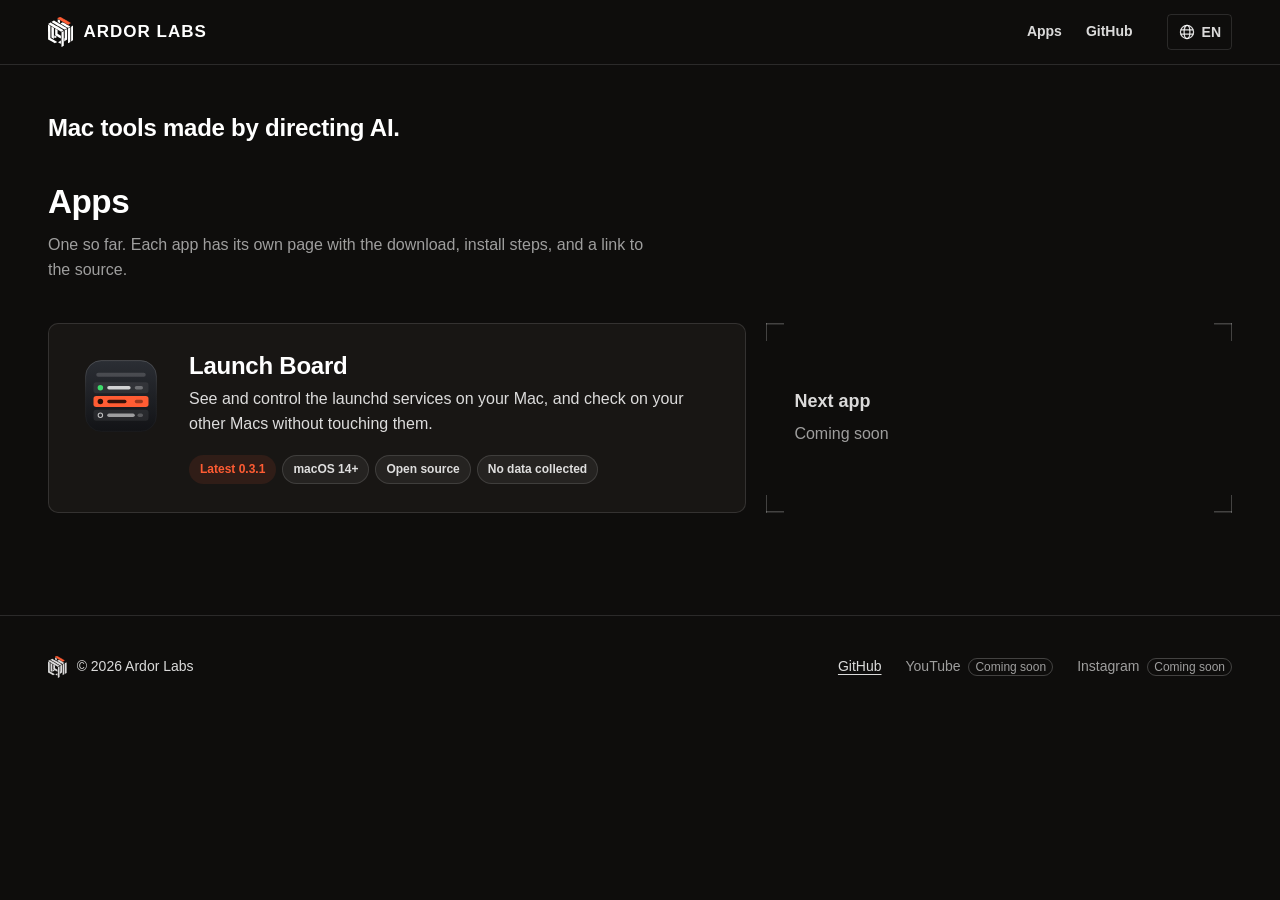
==== commit 38e51638: "Make privacy and open-source claims per app, not site-wide Co-Authored-By: Claude Opus 5.5 <noreply@" ====
--- a/index.html
+++ b/index.html
@@ -5,7 +5,7 @@
 <meta name="robots" content="noindex, nofollow">
 <meta name="viewport" content="width=device-width, initial-scale=1">
 <title>Ardor Labs</title>
-<meta name="description" content="Mac tools made by directing AI. Open source, nothing collected.">
+<meta name="description" content="Mac tools made by directing AI.">
 <meta name="color-scheme" content="dark">
 <link rel="canonical" href="https://labs.ardorframes.com/">
 <link rel="alternate" hreflang="en" href="https://labs.ardorframes.com/">
@@ -43,7 +43,7 @@
 <main id="main">
   <section class="home-intro" aria-labelledby="hero-title">
     <div class="wrap">
-      <h1 id="hero-title">Mac tools made by directing AI. Open source, nothing collected.</h1>
+      <h1 id="hero-title">Mac tools made by directing AI.</h1>
     </div>
   </section>
 
@@ -61,32 +61,13 @@
               <li class="is-version">Latest 0.3.1</li>
               <li>macOS 14+</li>
               <li>Open source</li>
+              <li>No data collected</li>
             </ul>
           </div>
         </article>
         <div class="app-slot viewfinder">
           <strong>Next app</strong>
           <span>Coming soon</span>
-        </div>
-      </div>
-    </div>
-  </section>
-
-  <section class="section" aria-labelledby="principles-title">
-    <div class="wrap">
-      <h2 class="section-title" id="principles-title">Principles</h2>
-      <div class="principles">
-        <div class="principle">
-          <h3>Open source</h3>
-          <p>Every app’s source is public on GitHub. Read it, build it yourself, or fork it.</p>
-        </div>
-        <div class="principle">
-          <h3>Nothing collected</h3>
-          <p>No analytics, no telemetry, no accounts. Not in the apps, not on this site.</p>
-        </div>
-        <div class="principle">
-          <h3>Failures and costs, too</h3>
-          <p>What broke, what it cost, and what we would do differently gets published next to what shipped.</p>
         </div>
       </div>
     </div>
--- a/assets/css/tokens.css
+++ b/assets/css/tokens.css
@@ -5,9 +5,9 @@
   --orange-hover: #E3522D;
   --orange-tint: rgba(255, 92, 51, .10);
   --steel: #D5DAE3;
-  --on-orange: #000;            --bg: #000;
-  --bg-sunk: #0A0A0A;
-  --surface: #0F0F0F;
+  --on-orange: #000;            --bg: #0E0D0C;
+  --bg-sunk: #0A0908;
+  --surface: #181614;
   --ink: #fff;
   --ink-85: rgba(255, 255, 255, .85);
   --ink-60: rgba(255, 255, 255, .60);  --layer-06: rgba(255, 255, 255, .06);
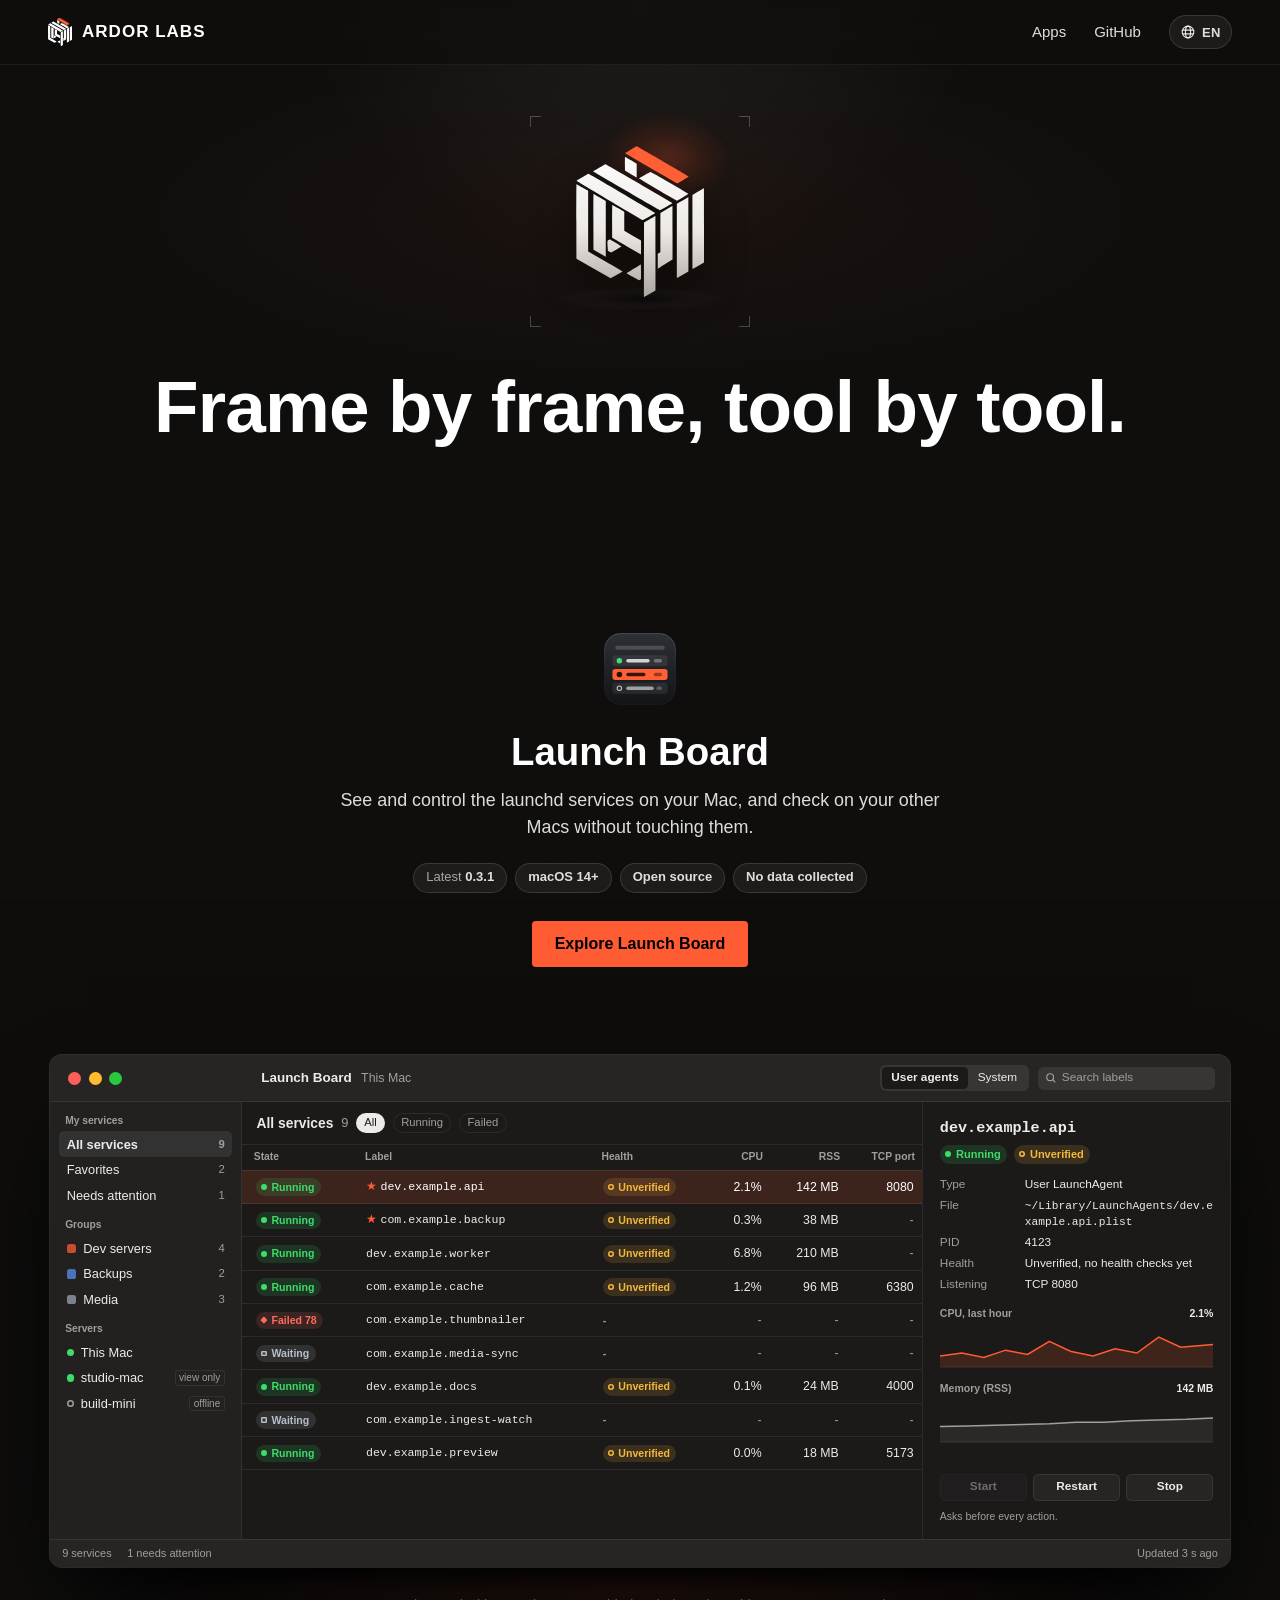
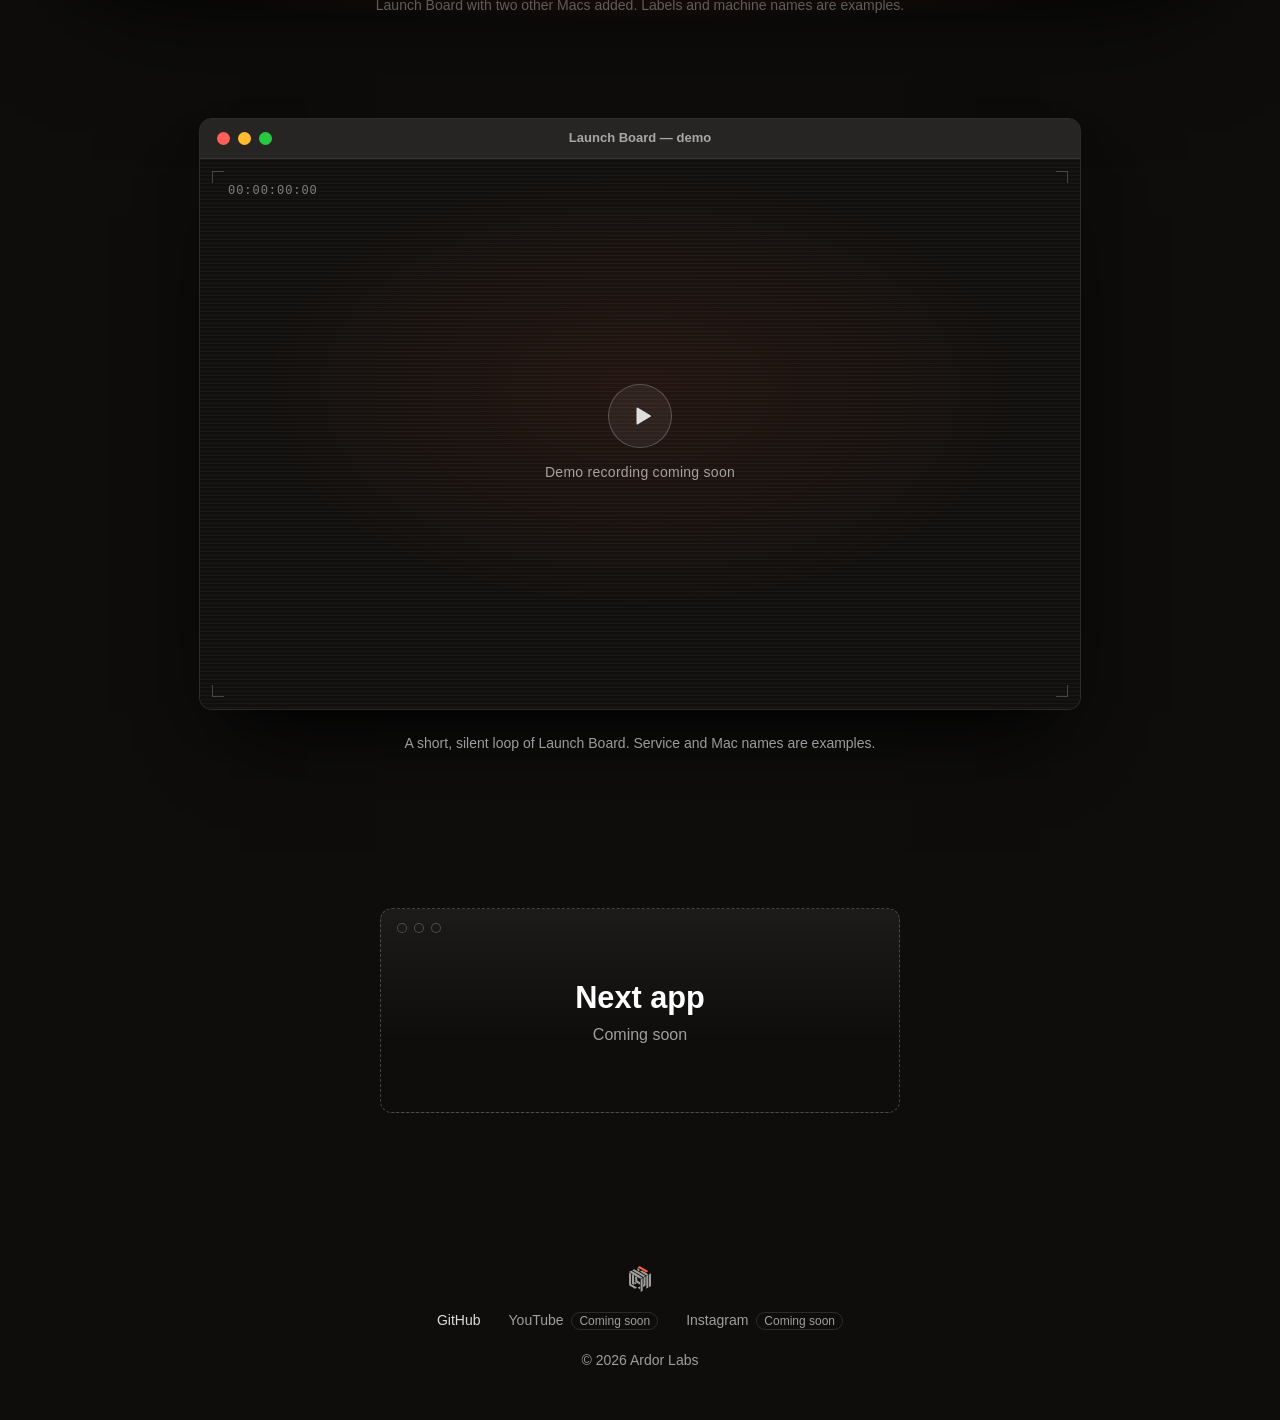
==== commit 41b39817: "Monolith home, centered app pages, app-name header Co-Authored-By: Claude Opus 5.5 <noreply@anthropi" ====
--- a/index.html
+++ b/index.html
@@ -13,19 +13,22 @@
 <link rel="alternate" hreflang="x-default" href="https://labs.ardorframes.com/">
 <link rel="icon" href="/assets/brand/ardor-labs-cube-orange-sm.svg" type="image/svg+xml">
 <link rel="stylesheet" href="/assets/css/tokens.css">
-<link rel="stylesheet" href="/assets/css/site.css">
+<link rel="stylesheet" href="/assets/css/base.css">
+<link rel="stylesheet" href="/assets/css/home.css">
 <script src="/assets/js/lang.js"></script>
+<script src="/assets/js/home.js" defer></script>
 </head>
 <body>
 <a class="skip-link" href="#main">Skip to content</a>
+
 <header class="site-header">
   <div class="wrap">
     <a class="brand" href="/" aria-label="Ardor Labs home">
-      <svg class="mark" viewBox="0 0 443 523" aria-hidden="true" focusable="false"><g transform="translate(0,523) scale(.1,-.1)"><g fill="currentColor"><path class="accent" d="M1895 5104 c-110 -64 -201 -117 -203 -118 -1 -2 1539 -898 1783 -1037 l30 -17 198 116 c108 64 197 122 196 127 -1 9 -1783 1045 -1797 1045 -4 0 -97 -53 -207 -116z"/><path d="M1692 4614 l3 -236 170 -100 c94 -55 185 -109 203 -120 l32 -20 0 240 0 240 -196 116 c-108 64 -200 116 -205 116 -6 0 -8 -97 -7 -236z"/><path d="M803 4478 c-117 -67 -210 -125 -205 -129 19 -17 2308 -1342 2317 -1342 15 1 430 239 430 247 0 8 -2312 1346 -2323 1346 -4 0 -103 -55 -219 -122z"/><path d="M2380 4224 c-102 -58 -191 -109 -198 -113 -10 -6 755 -460 1283 -762 l30 -17 198 116 c108 64 197 122 196 127 -1 13 -1289 755 -1309 754 -8 0 -98 -47 -200 -105z"/><path d="M230 4154 c-107 -63 -201 -119 -208 -123 -12 -7 2270 -1365 2293 -1364 15 1 425 237 428 246 2 8 -2297 1357 -2311 1357 -4 0 -95 -52 -202 -116z"/><path d="M12 2619 l3 -1291 592 -339 592 -339 203 116 c112 64 206 120 211 123 4 4 -262 160 -592 347 l-600 339 -1 1051 0 1051 -199 117 c-110 64 -202 116 -205 116 -3 0 -5 -581 -4 -1291z"/><path d="M4228 3654 l-198 -116 0 -1284 0 -1284 53 30 c28 17 118 67 199 113 l148 82 0 1288 c0 708 -1 1287 -2 1287 -2 0 -92 -52 -200 -116z"/><path d="M602 2605 l3 -966 213 -119 212 -119 0 963 0 963 -210 122 c-115 66 -212 121 -215 121 -3 0 -4 -434 -3 -965z"/><path d="M3688 3344 l-198 -116 0 -1284 0 -1284 53 30 c28 17 118 67 199 113 l148 82 0 1288 c0 708 -1 1287 -2 1287 -2 0 -92 -52 -200 -116z"/><path d="M1250 2621 l0 -569 78 -45 c42 -25 267 -155 500 -290 l422 -245 0 242 0 243 -290 169 -290 169 0 331 0 332 -204 116 c-112 64 -207 116 -210 116 -3 0 -6 -256 -6 -569z"/><path d="M3128 3032 l-207 -117 -1 -680 0 -680 -45 -28 -45 -29 0 -259 0 -260 58 39 c31 21 146 94 255 161 l197 123 0 924 c0 508 -1 924 -2 924 -2 0 -96 -53 -210 -118z"/><path d="M2550 2697 l-195 -113 -3 -1292 -2 -1292 52 30 c29 17 119 67 200 113 l148 82 0 1293 c0 710 -1 1292 -2 1292 -2 -1 -91 -51 -198 -113z"/><path d="M1123 1980 c-38 -23 -39 -32 -27 -257 l7 -120 56 -31 56 -31 175 100 c96 55 179 104 184 109 8 8 -368 238 -403 247 -9 2 -31 -6 -48 -17z"/><path d="M1997 980 c-131 -81 -241 -150 -243 -153 -3 -2 92 -59 211 -125 l216 -121 34 22 35 22 0 253 c0 138 -3 252 -7 252 -5 -1 -115 -68 -246 -150z"/></g></g></svg>
-      <span class="brand-word" aria-hidden="true">Ardor Labs</span>
+      <svg class="brand-mark" viewBox="0 0 443 523" aria-hidden="true" focusable="false"><use href="#cube"/></svg>
+      <span class="brand-word" aria-hidden="true">ARDOR LABS</span>
     </a>
     <nav class="site-nav" aria-label="Main">
-      <a href="/#apps">Apps</a>
+      <a href="#apps">Apps</a>
       <a data-nav="github" href="https://github.com/ardorframes-labs">GitHub</a>
     </nav>
     <div class="lang" data-lang-switch>
@@ -40,48 +43,191 @@
   </div>
 </header>
 
+<svg class="defs" aria-hidden="true" focusable="false" width="0" height="0">
+  <defs>
+    <linearGradient id="ink-light" gradientUnits="userSpaceOnUse" x1="0" y1="5230" x2="0" y2="0">
+      <stop offset="0" stop-color="#FFFFFF"/>
+      <stop offset=".55" stop-color="#EDEAE6"/>
+      <stop offset="1" stop-color="#A9A39C"/>
+    </linearGradient>
+    <g id="cube" transform="translate(0,523) scale(.1,-.1)">
+      <path class="band-top" d="M1895 5104 c-110 -64 -201 -117 -203 -118 -1 -2 1539 -898 1783 -1037 l30 -17 198 116 c108 64 197 122 196 127 -1 9 -1783 1045 -1797 1045 -4 0 -97 -53 -207 -116z"/>
+      <g class="cube-ink">
+        <path d="M1692 4614 l3 -236 170 -100 c94 -55 185 -109 203 -120 l32 -20 0 240 0 240 -196 116 c-108 64 -200 116 -205 116 -6 0 -8 -97 -7 -236z"/>
+        <path d="M803 4478 c-117 -67 -210 -125 -205 -129 19 -17 2308 -1342 2317 -1342 15 1 430 239 430 247 0 8 -2312 1346 -2323 1346 -4 0 -103 -55 -219 -122z"/>
+        <path d="M2380 4224 c-102 -58 -191 -109 -198 -113 -10 -6 755 -460 1283 -762 l30 -17 198 116 c108 64 197 122 196 127 -1 13 -1289 755 -1309 754 -8 0 -98 -47 -200 -105z"/>
+        <path d="M230 4154 c-107 -63 -201 -119 -208 -123 -12 -7 2270 -1365 2293 -1364 15 1 425 237 428 246 2 8 -2297 1357 -2311 1357 -4 0 -95 -52 -202 -116z"/>
+        <path d="M12 2619 l3 -1291 592 -339 592 -339 203 116 c112 64 206 120 211 123 4 4 -262 160 -592 347 l-600 339 -1 1051 0 1051 -199 117 c-110 64 -202 116 -205 116 -3 0 -5 -581 -4 -1291z"/>
+        <path d="M4228 3654 l-198 -116 0 -1284 0 -1284 53 30 c28 17 118 67 199 113 l148 82 0 1288 c0 708 -1 1287 -2 1287 -2 0 -92 -52 -200 -116z"/>
+        <path d="M602 2605 l3 -966 213 -119 212 -119 0 963 0 963 -210 122 c-115 66 -212 121 -215 121 -3 0 -4 -434 -3 -965z"/>
+        <path d="M3688 3344 l-198 -116 0 -1284 0 -1284 53 30 c28 17 118 67 199 113 l148 82 0 1288 c0 708 -1 1287 -2 1287 -2 0 -92 -52 -200 -116z"/>
+        <path d="M1250 2621 l0 -569 78 -45 c42 -25 267 -155 500 -290 l422 -245 0 242 0 243 -290 169 -290 169 0 331 0 332 -204 116 c-112 64 -207 116 -210 116 -3 0 -6 -256 -6 -569z"/>
+        <path d="M3128 3032 l-207 -117 -1 -680 0 -680 -45 -28 -45 -29 0 -259 0 -260 58 39 c31 21 146 94 255 161 l197 123 0 924 c0 508 -1 924 -2 924 -2 0 -96 -53 -210 -118z"/>
+        <path d="M2550 2697 l-195 -113 -3 -1292 -2 -1292 52 30 c29 17 119 67 200 113 l148 82 0 1293 c0 710 -1 1292 -2 1292 -2 -1 -91 -51 -198 -113z"/>
+        <path d="M1123 1980 c-38 -23 -39 -32 -27 -257 l7 -120 56 -31 56 -31 175 100 c96 55 179 104 184 109 8 8 -368 238 -403 247 -9 2 -31 -6 -48 -17z"/>
+        <path d="M1997 980 c-131 -81 -241 -150 -243 -153 -3 -2 92 -59 211 -125 l216 -121 34 22 35 22 0 253 c0 138 -3 252 -7 252 -5 -1 -115 -68 -246 -150z"/>
+      </g>
+    </g>
+  </defs>
+</svg>
+
 <main id="main">
-  <section class="home-intro" aria-labelledby="hero-title">
-    <div class="wrap">
-      <h1 id="hero-title">Mac tools made by directing AI.</h1>
-    </div>
+  <section class="hero" aria-labelledby="hero-title">
+    <div class="stage">
+      <div class="viewfinder" aria-hidden="true"><i></i><i></i><i></i><i></i></div>
+      <div class="monolith">
+        <div class="halo" aria-hidden="true"></div>
+        <svg class="cube" style="--cube-ink: url(#ink-light)" viewBox="0 0 443 523" role="img" aria-label="Ardor Labs cube"><use href="#cube"/></svg>
+        <div class="floor" aria-hidden="true"></div>
+      </div>
+    </div>
+    <h1 id="hero-title">Frame by frame, tool by tool.</h1>
   </section>
 
-  <section class="section" id="apps" aria-labelledby="apps-title">
-    <div class="wrap">
-      <h2 class="section-title" id="apps-title">Apps</h2>
-      <p class="section-intro">One so far. Each app has its own page with the download, install steps, and a link to the source.</p>
-      <div class="apps-grid">
-        <article class="app-card">
-          <img src="/assets/brand/launch-board-icon.svg" alt="" width="88" height="88">
-          <div>
-            <h3><a href="/launch-board/">Launch Board</a></h3>
-            <p>See and control the launchd services on your Mac, and check on your other Macs without touching them.</p>
-            <ul class="facts" aria-label="Details">
-              <li class="is-version">Latest 0.3.1</li>
-              <li>macOS 14+</li>
-              <li>Open source</li>
-              <li>No data collected</li>
-            </ul>
+  <section class="app" id="apps" aria-labelledby="lb-title">
+    <div class="app-intro">
+      <img class="app-icon" src="/assets/brand/launch-board-icon.svg" width="88" height="88" alt="">
+      <h2 id="lb-title">Launch Board</h2>
+      <p class="app-line">See and control the launchd services on your Mac, and check on your other Macs without touching them.</p>
+      <ul class="badges" aria-label="Release details">
+        <li><span>Latest</span> 0.3.1</li>
+        <li>macOS 14+</li>
+        <li>Open source</li>
+        <li>No data collected</li>
+      </ul>
+      <a class="btn" href="/launch-board/">Explore Launch Board</a>
+    </div>
+
+    <figure class="showcase">
+      <div class="float">
+        <div class="shot">
+          <div class="window" aria-hidden="true">
+            <div class="win-titlebar">
+              <div class="traffic"><i></i><i></i><i></i></div>
+              <div class="win-title">Launch Board <span>This Mac</span></div>
+              <div class="win-tools">
+                <div class="win-seg"><b>User agents</b><span>System</span></div>
+                <div class="win-search"><svg viewBox="0 0 16 16" fill="none" stroke="currentColor" stroke-width="1.6"><circle cx="7" cy="7" r="4.6"/><path d="M10.4 10.4L14 14"/></svg>Search labels</div>
+              </div>
+            </div>
+            <div class="win-body">
+              <div class="win-side">
+                <h4>My services</h4>
+                <ul>
+                  <li class="is-active">All services <em>9</em></li>
+                  <li>Favorites <em>2</em></li>
+                  <li>Needs attention <em>1</em></li>
+                </ul>
+                <h4>Groups</h4>
+                <ul>
+                  <li><span class="sw" style="background:#FF5C33"></span>Dev servers <em>4</em></li>
+                  <li><span class="sw" style="background:#5B8DEF"></span>Backups <em>2</em></li>
+                  <li><span class="sw" style="background:#9AA3B2"></span>Media <em>3</em></li>
+                </ul>
+                <h4>Servers</h4>
+                <ul>
+                  <li><span class="host"></span>This Mac</li>
+                  <li><span class="host"></span>studio-mac <span class="ro">view only</span></li>
+                  <li><span class="host is-off"></span>build-mini <span class="ro">offline</span></li>
+                </ul>
+              </div>
+              <div class="win-main">
+                <div class="win-main-head">
+                  <strong>All services</strong><span>9</span>
+                  <span class="chip is-on">All</span><span class="chip">Running</span><span class="chip">Failed</span>
+                </div>
+                <table class="svc">
+                  <thead><tr><th>State</th><th>Label</th><th>Health</th><th class="num">CPU</th><th class="num col-wide">RSS</th><th class="num col-wide">TCP port</th></tr></thead>
+                  <tbody>
+<tr class="is-selected"><td><span class="badge run">Running</span></td><td class="label"><span class="star">★</span>dev.example.api</td><td><span class="badge unk">Unverified</span></td><td class="num">2.1%</td><td class="num col-wide">142 MB</td><td class="num col-wide">8080</td></tr>
+<tr><td><span class="badge run">Running</span></td><td class="label"><span class="star">★</span>com.example.backup</td><td><span class="badge unk">Unverified</span></td><td class="num">0.3%</td><td class="num col-wide">38 MB</td><td class="num col-wide dim">-</td></tr>
+<tr><td><span class="badge run">Running</span></td><td class="label">dev.example.worker</td><td><span class="badge unk">Unverified</span></td><td class="num">6.8%</td><td class="num col-wide">210 MB</td><td class="num col-wide dim">-</td></tr>
+<tr><td><span class="badge run">Running</span></td><td class="label">com.example.cache</td><td><span class="badge unk">Unverified</span></td><td class="num">1.2%</td><td class="num col-wide">96 MB</td><td class="num col-wide">6380</td></tr>
+<tr><td><span class="badge fail">Failed 78</span></td><td class="label">com.example.thumbnailer</td><td><span class="badge na">-</span></td><td class="num dim">-</td><td class="num col-wide dim">-</td><td class="num col-wide dim">-</td></tr>
+<tr><td><span class="badge wait">Waiting</span></td><td class="label">com.example.media-sync</td><td><span class="badge na">-</span></td><td class="num dim">-</td><td class="num col-wide dim">-</td><td class="num col-wide dim">-</td></tr>
+<tr><td><span class="badge run">Running</span></td><td class="label">dev.example.docs</td><td><span class="badge unk">Unverified</span></td><td class="num">0.1%</td><td class="num col-wide">24 MB</td><td class="num col-wide">4000</td></tr>
+<tr><td><span class="badge wait">Waiting</span></td><td class="label">com.example.ingest-watch</td><td><span class="badge na">-</span></td><td class="num dim">-</td><td class="num col-wide dim">-</td><td class="num col-wide dim">-</td></tr>
+<tr><td><span class="badge run">Running</span></td><td class="label">dev.example.preview</td><td><span class="badge unk">Unverified</span></td><td class="num">0.0%</td><td class="num col-wide">18 MB</td><td class="num col-wide">5173</td></tr>
+                  </tbody>
+                </table>
+              </div>
+              <div class="win-detail">
+                <div>
+                  <div class="d-label">dev.example.api</div>
+                  <div class="d-badges"><span class="badge run">Running</span><span class="badge unk">Unverified</span></div>
+                </div>
+                <dl>
+                  <dt>Type</dt><dd>User LaunchAgent</dd>
+                  <dt>File</dt><dd><code>~/Library/LaunchAgents/dev.example.api.plist</code></dd>
+                  <dt>PID</dt><dd>4123</dd>
+                  <dt>Health</dt><dd>Unverified, no health checks yet</dd>
+                  <dt>Listening</dt><dd>TCP 8080</dd>
+                </dl>
+                <div class="d-graph">
+                  <h5>CPU, last hour <b>2.1%</b></h5>
+                  <svg viewBox="0 0 100 30" preserveAspectRatio="none"><line class="base" x1="0" y1="29.5" x2="100" y2="29.5"/><polygon class="area" points="0,30 0,22 8,20 16,23 24,18 32,21 40,12 48,19 56,22 64,17 72,20 80,9 88,16 100,14 100,30"/><polyline class="line" points="0,22 8,20 16,23 24,18 32,21 40,12 48,19 56,22 64,17 72,20 80,9 88,16 100,14"/></svg>
+                </div>
+                <div class="d-graph">
+                  <h5>Memory (RSS) <b>142 MB</b></h5>
+                  <svg viewBox="0 0 100 30" preserveAspectRatio="none"><line class="base" x1="0" y1="29.5" x2="100" y2="29.5"/><polygon class="area alt" points="0,30 0,19 10,18.5 20,18 30,17.5 40,17 50,16 60,16 70,15 80,14.5 90,14 100,13 100,30"/><polyline class="line alt" points="0,19 10,18.5 20,18 30,17.5 40,17 50,16 60,16 70,15 80,14.5 90,14 100,13"/></svg>
+                </div>
+                <div class="d-actions"><span class="is-dim">Start</span><span>Restart</span><span>Stop</span></div>
+                <p class="d-note">Asks before every action.</p>
+              </div>
+            </div>
+            <div class="win-status"><span>9 services</span><span>1 needs attention</span><span>Updated 3 s ago</span></div>
           </div>
-        </article>
-        <div class="app-slot viewfinder">
-          <strong>Next app</strong>
-          <span>Coming soon</span>
         </div>
       </div>
+      <figcaption>Launch Board with two other Macs added. Labels and machine names are examples.</figcaption>
+      <p class="visually-hidden">The window lists nine example services with their state, health, CPU, memory and TCP port. The selected service, dev.example.api, shows its plist file, PID, listening port, CPU and memory history, and Start, Restart and Stop buttons.</p>
+    </figure>
+
+    <figure class="demo" id="demo" data-demo data-label-pause="Pause demo" data-label-play="Play demo">
+      <div class="demo-window">
+        <div class="demo-bar">
+          <div class="traffic" aria-hidden="true"><i></i><i></i><i></i></div>
+          <div class="demo-title">Launch Board — demo</div>
+        </div>
+        <div class="demo-screen">
+          <video muted loop playsinline preload="none" poster="" data-poster=""
+                 aria-label="Launch Board demo recording: browse services, filter by state, switch to another Mac">
+            <source data-src="" type="video/webm; codecs=vp9">
+            <source data-src="" type="video/mp4">
+          </video>
+          <div class="demo-placeholder">
+            <span class="demo-tc" aria-hidden="true">00:00:00:00</span>
+            <span class="demo-corners" aria-hidden="true"><i></i><i></i><i></i><i></i></span>
+            <span class="demo-play" aria-hidden="true"><svg viewBox="0 0 24 24"><path d="M6 3.8v16.4a1 1 0 0 0 1.5.86l13.6-8.2a1 1 0 0 0 0-1.72L7.5 2.94A1 1 0 0 0 6 3.8Z"/></svg></span>
+            <span class="demo-cap">Demo recording coming soon</span>
+          </div>
+          <button class="demo-toggle" type="button" aria-label="Pause demo">
+            <svg class="i-pause" viewBox="0 0 24 24" aria-hidden="true"><path d="M6 4h4v16H6zM14 4h4v16h-4z"/></svg>
+            <svg class="i-play" viewBox="0 0 24 24" aria-hidden="true"><path d="M6 3.8v16.4a1 1 0 0 0 1.5.86l13.6-8.2a1 1 0 0 0 0-1.72L7.5 2.94A1 1 0 0 0 6 3.8Z"/></svg>
+          </button>
+        </div>
+      </div>
+      <figcaption>A short, silent loop of Launch Board. Service and Mac names are examples.</figcaption>
+    </figure>
+  </section>
+
+  <section class="next" aria-labelledby="next-title">
+    <div class="ghost">
+      <div class="ghost-bar" aria-hidden="true"><i></i><i></i><i></i></div>
+      <h2 id="next-title">Next app</h2>
+      <p>Coming soon</p>
     </div>
   </section>
 </main>
+
 <footer class="site-footer">
-  <div class="wrap">
-    <p class="foot-brand"><svg class="mark" viewBox="0 0 443 523" aria-hidden="true" focusable="false"><g transform="translate(0,523) scale(.1,-.1)"><g fill="currentColor"><path class="accent" d="M1895 5104 c-110 -64 -201 -117 -203 -118 -1 -2 1539 -898 1783 -1037 l30 -17 198 116 c108 64 197 122 196 127 -1 9 -1783 1045 -1797 1045 -4 0 -97 -53 -207 -116z"/><path d="M1692 4614 l3 -236 170 -100 c94 -55 185 -109 203 -120 l32 -20 0 240 0 240 -196 116 c-108 64 -200 116 -205 116 -6 0 -8 -97 -7 -236z"/><path d="M803 4478 c-117 -67 -210 -125 -205 -129 19 -17 2308 -1342 2317 -1342 15 1 430 239 430 247 0 8 -2312 1346 -2323 1346 -4 0 -103 -55 -219 -122z"/><path d="M2380 4224 c-102 -58 -191 -109 -198 -113 -10 -6 755 -460 1283 -762 l30 -17 198 116 c108 64 197 122 196 127 -1 13 -1289 755 -1309 754 -8 0 -98 -47 -200 -105z"/><path d="M230 4154 c-107 -63 -201 -119 -208 -123 -12 -7 2270 -1365 2293 -1364 15 1 425 237 428 246 2 8 -2297 1357 -2311 1357 -4 0 -95 -52 -202 -116z"/><path d="M12 2619 l3 -1291 592 -339 592 -339 203 116 c112 64 206 120 211 123 4 4 -262 160 -592 347 l-600 339 -1 1051 0 1051 -199 117 c-110 64 -202 116 -205 116 -3 0 -5 -581 -4 -1291z"/><path d="M4228 3654 l-198 -116 0 -1284 0 -1284 53 30 c28 17 118 67 199 113 l148 82 0 1288 c0 708 -1 1287 -2 1287 -2 0 -92 -52 -200 -116z"/><path d="M602 2605 l3 -966 213 -119 212 -119 0 963 0 963 -210 122 c-115 66 -212 121 -215 121 -3 0 -4 -434 -3 -965z"/><path d="M3688 3344 l-198 -116 0 -1284 0 -1284 53 30 c28 17 118 67 199 113 l148 82 0 1288 c0 708 -1 1287 -2 1287 -2 0 -92 -52 -200 -116z"/><path d="M1250 2621 l0 -569 78 -45 c42 -25 267 -155 500 -290 l422 -245 0 242 0 243 -290 169 -290 169 0 331 0 332 -204 116 c-112 64 -207 116 -210 116 -3 0 -6 -256 -6 -569z"/><path d="M3128 3032 l-207 -117 -1 -680 0 -680 -45 -28 -45 -29 0 -259 0 -260 58 39 c31 21 146 94 255 161 l197 123 0 924 c0 508 -1 924 -2 924 -2 0 -96 -53 -210 -118z"/><path d="M2550 2697 l-195 -113 -3 -1292 -2 -1292 52 30 c29 17 119 67 200 113 l148 82 0 1293 c0 710 -1 1292 -2 1292 -2 -1 -91 -51 -198 -113z"/><path d="M1123 1980 c-38 -23 -39 -32 -27 -257 l7 -120 56 -31 56 -31 175 100 c96 55 179 104 184 109 8 8 -368 238 -403 247 -9 2 -31 -6 -48 -17z"/><path d="M1997 980 c-131 -81 -241 -150 -243 -153 -3 -2 92 -59 211 -125 l216 -121 34 22 35 22 0 253 c0 138 -3 252 -7 252 -5 -1 -115 -68 -246 -150z"/></g></g></svg><span>© 2026 Ardor Labs</span></p>
-    <ul class="foot-links" aria-label="Elsewhere">
-      <li><a href="https://github.com/ardorframes-labs">GitHub</a></li>
-      <li class="soon">YouTube <small>Coming soon</small></li>
-      <li class="soon">Instagram <small>Coming soon</small></li>
-    </ul>
-  </div>
+  <svg class="footer-mark" viewBox="0 0 443 523" aria-hidden="true" focusable="false"><use href="#cube"/></svg>
+  <ul class="footer-links">
+    <li><a href="https://github.com/ardorframes-labs">GitHub</a></li>
+    <li><span class="soon">YouTube <small>Coming soon</small></span></li>
+    <li><span class="soon">Instagram <small>Coming soon</small></span></li>
+  </ul>
+  <p class="copy">© 2026 Ardor Labs</p>
 </footer>
 </body>
 </html>
--- a/assets/css/tokens.css
+++ b/assets/css/tokens.css
@@ -5,8 +5,7 @@
   --orange-hover: #E3522D;
   --orange-tint: rgba(255, 92, 51, .10);
   --steel: #D5DAE3;
-  --on-orange: #000;            --bg: #0E0D0C;
-  --bg-sunk: #0A0908;
+  --on-orange: #000;            --bg: #0E0D0C;            --bg-sunk: #0A0908;
   --surface: #181614;
   --ink: #fff;
   --ink-85: rgba(255, 255, 255, .85);
--- a/assets/css/base.css
+++ b/assets/css/base.css
@@ -0,0 +1,613 @@
+@property --band {
+  syntax: "<color>";
+  inherits: true;
+  initial-value: #FF5C33;
+}
+
+:root {
+  --ease-out: cubic-bezier(.16, 1, .3, 1);
+}
+
+*, *::before, *::after { box-sizing: border-box; }
+
+html {
+  -webkit-text-size-adjust: 100%;
+  text-size-adjust: 100%;
+  scroll-padding-top: 80px;   }
+html:lang(ko) { word-break: keep-all; overflow-wrap: break-word; }
+
+body {
+  margin: 0;
+  background: var(--bg);
+  color: var(--ink);
+  font-family: var(--font-body);
+  font-size: 1rem;
+  line-height: 1.55;
+  -webkit-font-smoothing: antialiased;
+  overflow-x: clip;
+}
+
+body::after {
+  content: "";
+  position: fixed;
+  inset: 0;
+  z-index: 50;
+  pointer-events: none;
+  opacity: .07;
+  background-image: url("data:image/svg+xml,%3Csvg xmlns='http://www.w3.org/2000/svg' width='180' height='180'%3E%3Cfilter id='n'%3E%3CfeTurbulence type='fractalNoise' baseFrequency='.9' numOctaves='2' stitchTiles='stitch'/%3E%3CfeColorMatrix values='0 0 0 0 1 0 0 0 0 1 0 0 0 0 1 0 0 0 .9 0'/%3E%3C/filter%3E%3Crect width='100%25' height='100%25' filter='url(%23n)'/%3E%3C/svg%3E");
+  background-size: 180px 180px;
+  mix-blend-mode: overlay;
+}
+
+img, svg { display: block; max-width: 100%; }
+h1, h2, h3, h4, h5, p { margin: 0; }
+ul { margin: 0; padding: 0; list-style: none; }
+
+a { color: var(--accent-text); text-underline-offset: .2em; text-decoration-thickness: 1px; }
+a:hover { text-decoration-thickness: 2px; }
+
+:focus-visible {
+  outline: 2px solid var(--focus);
+  outline-offset: 3px;
+  border-radius: var(--r-ui);
+}
+
+.visually-hidden {
+  position: absolute !important;
+  width: 1px; height: 1px;
+  overflow: hidden;
+  clip-path: inset(50%);
+  white-space: nowrap;
+}
+.defs { position: absolute; width: 0; height: 0; overflow: hidden; }
+
+.skip-link {
+  position: absolute;
+  left: 16px; top: -48px;
+  z-index: 60;
+  padding: 8px 12px;
+  background: var(--orange);
+  color: var(--on-orange);
+  font-weight: 700;
+  border-radius: var(--r-ui);
+  text-decoration: none;
+}
+.skip-link:focus { top: 12px; }
+
+#cube .band-top {
+  fill: var(--band);
+  stroke: var(--band-stroke, none);
+  stroke-width: var(--band-boost, 0);
+  stroke-linejoin: round;
+}
+#cube .cube-ink { fill: var(--cube-ink, currentColor); }
+
+.site-header {
+  position: sticky;
+  top: 0;
+  z-index: 40;
+  background: rgba(14, 13, 12, .72);
+  -webkit-backdrop-filter: blur(14px) saturate(140%);
+  backdrop-filter: blur(14px) saturate(140%);
+  border-bottom: 1px solid var(--layer-06);
+}
+@media (prefers-reduced-transparency: reduce) {
+  .site-header { background: var(--bg); -webkit-backdrop-filter: none; backdrop-filter: none; }
+}
+.site-header .wrap {
+  display: flex;
+  align-items: center;
+  flex-wrap: wrap;
+  gap: 4px clamp(14px, 2.4vw, 28px);
+  min-height: 64px;
+  padding: 6px var(--gutter);
+}
+
+.brand {
+  display: inline-flex;
+  align-items: center;
+  gap: 10px;
+  margin-right: auto;
+  color: var(--ink);
+  text-decoration: none;
+}
+.brand-lockup {
+  display: flex;
+  align-items: center;
+  gap: 12px;
+  min-width: 0;
+  margin-right: auto;
+}
+.brand-lockup .brand { margin-right: 0; }
+.brand-app {
+  padding-left: 12px;
+  border-left: 1px solid var(--layer-22);
+  font-family: var(--font-display);
+  font-weight: 800;
+  font-size: 1.0625rem;
+  line-height: 1.2;
+  letter-spacing: .01em;
+  color: var(--ink);
+  text-decoration: none;
+  overflow-wrap: anywhere;
+}
+a.brand-app:hover { text-decoration: underline; text-underline-offset: .25em; }
+.brand-mark {
+  width: 24px;
+  height: auto;
+  flex: none;
+  color: var(--ink);
+  --band-stroke: var(--orange);
+  --band-boost: 110;
+}
+.brand-word {
+  font-family: var(--font-display);
+  font-weight: 800;
+  font-size: 1.0625rem;   letter-spacing: .06em;
+  text-transform: uppercase;
+  white-space: nowrap;
+}
+
+.site-nav { display: flex; align-items: center; gap: clamp(14px, 2.4vw, 28px); }
+.site-nav a {
+  color: var(--ink-85);
+  text-decoration: none;
+  font-size: .9375rem;
+  font-weight: 500;
+}
+.site-nav a:hover { color: var(--ink); }
+
+.lang { position: relative; }
+.lang-button {
+  display: inline-flex;
+  align-items: center;
+  gap: 6px;
+  min-height: 34px;
+  padding: 0 10px;
+  border: 1px solid var(--layer-12);
+  border-radius: var(--r-pill);
+  background: var(--layer-06);
+  color: var(--ink-85);
+  font: 600 .8125rem/1 var(--font-body);
+  letter-spacing: .04em;
+  cursor: pointer;
+}
+.lang-button svg { width: 16px; height: 16px; }
+.lang-button:hover { background: var(--layer-12); color: var(--ink); }
+.lang-button[aria-expanded="true"] { background: var(--layer-12); color: var(--ink); }
+
+.lang-menu {
+  position: absolute;
+  right: 0;
+  top: calc(100% + 10px);
+  z-index: 10;
+  min-width: 168px;
+  margin: 0;
+  padding: 4px;
+  list-style: none;
+  background: var(--surface);
+  border: 1px solid var(--layer-12);
+  border-radius: var(--r-ui);
+  box-shadow: 0 16px 40px -16px rgba(0, 0, 0, .6);
+  opacity: 0;
+  transform: translateY(-4px);
+  transition: opacity var(--dur) var(--ease), transform var(--dur) var(--ease);
+}
+.lang-menu[hidden] { display: none; }
+.lang-menu.is-open { opacity: 1; transform: none; }
+.lang-menu a {
+  display: flex;
+  align-items: center;
+  justify-content: space-between;
+  gap: 16px;
+  padding: 8px 10px;
+  border-radius: 3px;
+  color: var(--ink);
+  text-decoration: none;
+  font-size: var(--t-14);
+}
+.lang-menu a:hover,
+.lang-menu a:focus-visible { background: var(--layer-08); outline: none; }
+.lang-menu a:focus-visible { box-shadow: inset 0 0 0 2px var(--focus); }
+.lang-menu .check { width: 14px; height: 14px; color: var(--accent-text); visibility: hidden; }
+.lang-menu a[aria-checked="true"] .check { visibility: visible; }
+.lang-menu a[aria-checked="true"] { font-weight: 600; }
+
+
+.btn {
+  display: inline-flex;
+  align-items: center;
+  justify-content: center;
+  gap: 8px;
+  min-height: 46px;
+  padding: 0 22px;
+  border: 1px solid transparent;
+  border-radius: var(--r-ui);
+  background: var(--orange);
+  color: var(--on-orange);
+  font: 700 1rem/1 var(--font-body);
+  text-decoration: none;
+  max-width: 100%;
+  padding-block: 12px;      text-align: center;
+  line-height: 1.2;
+  cursor: pointer;
+  transition: background-color var(--dur) ease, border-color var(--dur) ease, transform var(--dur) var(--ease-out);
+}
+.btn:hover { background: var(--orange-hover); text-decoration: none; }
+.btn:active { transform: translateY(1px) scale(.99); }
+.btn svg { width: 18px; height: 18px; flex: none; }
+.btn-secondary { background: var(--layer-06); border-color: var(--layer-22); color: var(--ink); }
+.btn-secondary:hover { background: var(--layer-12); border-color: var(--ink-60); }
+.btn-row { display: flex; flex-wrap: wrap; justify-content: center; gap: 12px; margin-top: 28px; }
+
+.badges {
+  display: flex;
+  flex-wrap: wrap;
+  justify-content: center;
+  gap: 8px;
+  margin-top: 22px;
+}
+.badges li {
+  padding: 5px 12px 6px;
+  border-radius: var(--r-pill);
+  border: 1px solid var(--layer-12);
+  background: var(--layer-06);
+  color: var(--ink-85);
+  font-size: .8125rem;
+  font-weight: 600;
+  line-height: 1.3;
+  white-space: nowrap;
+}
+.badges li span { color: var(--ink-60); font-weight: 500; }
+
+.showcase {
+  width: 100%;
+  max-width: 1180px;
+  margin: clamp(48px, 7vw, 88px) 0 0;
+  perspective: 1800px;
+}
+.float {
+  position: relative;
+  transform-origin: 50% 100%;
+}
+.float::after {
+  content: "";
+  position: absolute;
+  left: 8%;
+  right: 8%;
+  bottom: -54px;
+  height: 60px;
+  background: radial-gradient(closest-side, rgba(255, 92, 51, .14), transparent);
+  pointer-events: none;
+  z-index: -1;
+}
+.shot { container-type: inline-size; }
+.showcase figcaption {
+  margin-top: 28px;
+  font-size: .875rem;
+  color: var(--ink-60);
+  text-align: center;
+}
+
+.window {
+  --w-bg: #1B1A19;
+  --w-side: #222120;
+  --w-bar: #262524;
+  --w-line: rgba(255, 255, 255, .08);
+  --w-ink: #ECEBE9;
+  --w-ink-2: #A29E99;
+  --w-sel: rgba(255, 92, 51, .15);
+  --w-sel-ink: #fff;
+  font-size: min(13px, calc(100cqi / 92));
+  font-family: var(--font-body);
+  color: var(--w-ink);
+  background: var(--w-bg);
+  border-radius: var(--r-window);
+  box-shadow:
+    0 0 0 1px rgba(255, 255, 255, .14),
+    inset 0 1px 0 rgba(255, 255, 255, .08),
+    0 60px 120px -40px rgba(0, 0, 0, .95),
+    0 30px 60px -30px rgba(0, 0, 0, .8);
+  overflow: hidden;
+  line-height: 1.35;
+  text-align: left;
+  user-select: none;
+}
+.win-titlebar {
+  display: grid;
+  grid-template-columns: 15em minmax(0, 1fr) auto;
+  align-items: center;
+  height: 3.7em;
+  background: var(--w-bar);
+  border-bottom: 1px solid var(--w-line);
+}
+.traffic { display: flex; gap: .62em; padding-left: 1.4em; }
+.traffic i { width: 1em; height: 1em; border-radius: 50%; background: #FF5F57; }
+.traffic i:nth-child(2) { background: #FEBC2E; }
+.traffic i:nth-child(3) { background: #28C840; }
+.win-title { padding-left: 1.4em; font-weight: 700; font-size: 1.05em; display: flex; align-items: baseline; gap: .7em; }
+.win-title span { font-weight: 500; color: var(--w-ink-2); font-size: .92em; }
+.win-tools { display: flex; align-items: center; gap: .7em; padding-right: 1.2em; }
+.win-seg { display: flex; padding: .18em; border-radius: .5em; background: var(--w-line); font-size: .92em; }
+.win-seg b, .win-seg span { padding: .25em .8em; border-radius: .38em; font-weight: 500; }
+.win-seg b { background: var(--w-bg); font-weight: 600; }
+.win-search {
+  display: flex; align-items: center; gap: .45em;
+  width: 15em; padding: .32em .6em;
+  border-radius: .5em; background: var(--w-line);
+  color: var(--w-ink-2); font-size: .92em;
+}
+.win-search svg { width: 1em; height: 1em; }
+.win-icon-btn { width: 1.6em; height: 1.6em; color: var(--w-ink-2); }
+
+.win-body { display: grid; grid-template-columns: 15em minmax(0, 1fr) 24em; min-height: 34em; }
+.win-side { background: var(--w-side); border-right: 1px solid var(--w-line); padding: .9em .7em; }
+.win-side h4 { margin: 1em .6em .35em; font-size: .8em; font-weight: 700; color: var(--w-ink-2); }
+.win-side h4:first-child { margin-top: 0; }
+.win-side li { display: flex; align-items: center; gap: .55em; padding: .32em .6em; border-radius: .42em; }
+.win-side li.is-active { background: var(--w-line); font-weight: 600; }
+.win-side li em { margin-left: auto; font-style: normal; color: var(--w-ink-2); font-size: .88em; font-variant-numeric: tabular-nums; }
+.win-side .sw { width: .75em; height: .75em; border-radius: .2em; opacity: .75; flex: none; }
+.win-side .host { width: .55em; height: .55em; border-radius: 50%; flex: none; background: var(--ok); }
+.win-side .host.is-off { background: transparent; box-shadow: inset 0 0 0 1.5px var(--w-ink-2); }
+.win-side .ro { font-size: .78em; color: var(--w-ink-2); border: 1px solid var(--w-line); border-radius: .3em; padding: 0 .35em; margin-left: auto; }
+
+.win-main { min-width: 0; display: flex; flex-direction: column; }
+.win-main-head { display: flex; align-items: center; gap: .6em; padding: .8em 1.1em; border-bottom: 1px solid var(--w-line); }
+.win-main-head strong { font-size: 1.08em; }
+.win-main-head span { color: var(--w-ink-2); }
+.chip { padding: .15em .65em; border-radius: 99em; border: 1px solid var(--w-line); color: var(--w-ink-2); font-size: .88em; }
+.chip:first-of-type { margin-left: auto; }
+.chip.is-on { background: var(--w-ink); color: var(--w-bg); border-color: transparent; }
+
+.svc { width: 100%; border-collapse: collapse; font-size: .96em; }
+.svc th { text-align: left; font-weight: 600; font-size: .84em; color: var(--w-ink-2); padding: .55em .7em; border-bottom: 1px solid var(--w-line); white-space: nowrap; }
+.svc td { padding: .58em .7em; border-bottom: 1px solid var(--w-line); white-space: nowrap; }
+.svc th:first-child, .svc td:first-child { padding-left: 1.1em; }
+.svc .num { text-align: right; font-variant-numeric: tabular-nums; }
+.svc .label { font-family: var(--font-code); font-size: .94em; }
+.svc .dim { color: var(--w-ink-2); }
+.svc tr.is-selected td { background: var(--w-sel); color: var(--w-sel-ink); }
+.svc tr.is-selected .dim { color: inherit; opacity: .75; }
+.svc .star { color: var(--accent-text); margin-right: .3em; font-family: var(--font-body); }
+
+.badge {
+  display: inline-flex; align-items: center; gap: .42em;
+  padding: .12em .6em .14em .5em;
+  border-radius: 99em; font-size: .86em; font-weight: 600; line-height: 1.4; white-space: nowrap;
+}
+.badge::before { content: ""; width: .55em; height: .55em; border-radius: 50%; background: currentColor; flex: none; }
+.badge.run { color: var(--ok); background: var(--ok-tint); }
+.badge.wait { color: var(--wait); background: var(--wait-tint); }
+.badge.wait::before { background: transparent; box-shadow: inset 0 0 0 .14em currentColor; border-radius: .12em; }
+.badge.fail { color: var(--bad); background: var(--bad-tint); }
+.badge.fail::before { border-radius: .1em; transform: rotate(45deg) scale(.85); }
+.badge.unk { color: var(--unk); background: var(--unk-tint); }
+.badge.unk::before { background: transparent; box-shadow: inset 0 0 0 .14em currentColor; }
+.badge.na { color: var(--w-ink-2); background: transparent; padding-left: 0; }
+.badge.na::before { display: none; }
+
+.win-detail { border-left: 1px solid var(--w-line); padding: 1.2em 1.3em; display: flex; flex-direction: column; gap: 1.05em; min-width: 0; }
+.win-detail .d-label { font-family: var(--font-code); font-size: 1.18em; font-weight: 600; overflow-wrap: anywhere; }
+.win-detail .d-badges { display: flex; gap: .5em; flex-wrap: wrap; margin-top: .55em; }
+.win-detail dl { margin: 0; display: grid; grid-template-columns: 6.4em minmax(0, 1fr); gap: .42em .8em; font-size: .92em; }
+.win-detail dt { color: var(--w-ink-2); }
+.win-detail dd { margin: 0; overflow-wrap: anywhere; }
+.win-detail dd code { font-family: var(--font-code); font-size: .95em; }
+.d-graph h5 { margin: 0 0 .35em; font-size: .82em; font-weight: 600; color: var(--w-ink-2); display: flex; justify-content: space-between; }
+.d-graph h5 b { color: var(--w-ink); font-variant-numeric: tabular-nums; }
+.d-graph svg { width: 100%; height: 3.4em; display: block; }
+.d-graph .area { fill: var(--orange); opacity: .16; }
+.d-graph .line { fill: none; stroke: var(--orange); stroke-width: 1.5; vector-effect: non-scaling-stroke; }
+.d-graph .line.alt { stroke: var(--w-ink-2); }
+.d-graph .area.alt { fill: var(--w-ink-2); opacity: .12; }
+.d-graph .base { stroke: var(--w-line); stroke-width: 1; vector-effect: non-scaling-stroke; }
+.d-actions { display: flex; gap: .5em; margin-top: auto; }
+.d-actions span { flex: 1; text-align: center; padding: .38em 0; border-radius: .45em; border: 1px solid var(--w-line); background: var(--w-bar); font-weight: 600; font-size: .92em; }
+.d-actions span.is-dim { opacity: .4; }
+.d-note { font-size: .82em; color: var(--w-ink-2); margin-top: -.5em; }
+
+.win-status { display: flex; gap: 1.4em; padding: .55em 1.1em; border-top: 1px solid var(--w-line); background: var(--w-bar); color: var(--w-ink-2); font-size: .86em; }
+.win-status span:last-child { margin-left: auto; }
+
+@container (max-width: 700px) {
+  .window { font-size: calc(100cqi / 30); }
+  .win-titlebar { grid-template-columns: auto minmax(0, 1fr); }
+  .win-tools, .win-side, .win-detail, .svc .col-wide, .svc th:nth-child(3), .svc td:nth-child(3) { display: none; }
+  .win-body { grid-template-columns: minmax(0, 1fr); min-height: 0; }
+  .win-status span:nth-child(2) { display: none; }
+  .chip:not(.is-on) { display: none; }
+}
+
+
+.demo {
+  width: min(100%, 880px);
+  margin: clamp(64px, 8vw, 112px) 0 0;
+}
+.demo-window {
+  font-size: 13px;
+  background: #15120F;
+  border-radius: var(--r-window);
+  box-shadow:
+    0 0 0 1px rgba(255, 255, 255, .14),
+    inset 0 1px 0 rgba(255, 255, 255, .08),
+    0 50px 90px -40px rgba(0, 0, 0, .95),
+    0 24px 50px -30px rgba(0, 0, 0, .8);
+  overflow: hidden;
+}
+.demo-bar {
+  position: relative;
+  display: flex;
+  align-items: center;
+  height: 3.1em;
+  background: #262524;
+  border-bottom: 1px solid var(--layer-08);
+}
+.demo-bar .traffic { padding-left: 1.3em; }
+.demo-title {
+  position: absolute;
+  inset: 0;
+  display: grid;
+  place-items: center;
+  font-size: 1em;
+  font-weight: 600;
+  color: var(--ink-60);
+  pointer-events: none;
+}
+.demo-screen {
+  position: relative;
+  aspect-ratio: 16 / 10;
+  background:
+    radial-gradient(60% 55% at 50% 42%, rgba(255, 92, 51, .075), transparent 72%),
+    #12100E;
+  overflow: hidden;
+  container-type: inline-size;
+}
+.demo-screen video {
+  position: absolute;
+  inset: 0;
+  width: 100%;
+  height: 100%;
+  object-fit: cover;
+  background: #12100E;
+  display: none;
+}
+.demo.has-video video { display: block; }
+
+.demo-placeholder {
+  position: absolute;
+  inset: 0;
+  display: grid;
+  place-content: center;
+  justify-items: center;
+  gap: 14px;
+  text-align: center;
+  color: var(--ink-60);
+}
+.demo.has-video .demo-placeholder { display: none; }
+.demo-placeholder::before {
+  content: "";
+  position: absolute;
+  inset: 0;
+  background: repeating-linear-gradient(180deg, rgba(255, 255, 255, .035) 0 1px, transparent 1px 4px);
+  pointer-events: none;
+}
+.demo-tc {
+  position: absolute;
+  top: 26px;
+  left: 28px;
+  font: 500 .75rem/1 var(--font-code);
+  letter-spacing: .08em;
+  color: var(--ink-60);
+  opacity: .8;
+  font-variant-numeric: tabular-nums;
+}
+.demo-corners { position: absolute; inset: 12px; pointer-events: none; }
+.demo-corners i { position: absolute; width: 12px; height: 12px; border: 0 solid var(--layer-22); }
+.demo-corners i:nth-child(1) { top: 0; left: 0; border-top-width: 1px; border-left-width: 1px; }
+.demo-corners i:nth-child(2) { top: 0; right: 0; border-top-width: 1px; border-right-width: 1px; }
+.demo-corners i:nth-child(3) { bottom: 0; left: 0; border-bottom-width: 1px; border-left-width: 1px; }
+.demo-corners i:nth-child(4) { bottom: 0; right: 0; border-bottom-width: 1px; border-right-width: 1px; }
+.demo-play {
+  position: relative;
+  width: 64px;
+  height: 64px;
+  border-radius: 50%;
+  border: 1px solid var(--layer-22);
+  background: var(--layer-06);
+  display: grid;
+  place-items: center;
+}
+.demo-play svg { width: 22px; height: 22px; margin-left: 3px; fill: var(--ink-85); }
+.demo-cap { position: relative; font-size: .875rem; letter-spacing: .02em; }
+
+.demo-toggle {
+  position: absolute;
+  right: 14px;
+  bottom: 14px;
+  width: 44px;
+  height: 44px;
+  display: none;
+  place-items: center;
+  border-radius: 50%;
+  border: 1px solid var(--layer-22);
+  background: rgba(14, 13, 12, .62);
+  -webkit-backdrop-filter: blur(8px);
+  backdrop-filter: blur(8px);
+  color: var(--ink);
+  cursor: pointer;
+  opacity: 0;
+  transition: opacity var(--dur) ease, transform var(--dur) var(--ease-out);
+}
+.demo.has-video .demo-toggle { display: grid; }
+.demo-toggle svg { width: 16px; height: 16px; fill: currentColor; }
+.demo-toggle .i-play { display: none; margin-left: 2px; }
+.demo.is-paused .demo-toggle .i-play { display: block; }
+.demo.is-paused .demo-toggle .i-pause { display: none; }
+.demo-screen:hover .demo-toggle,
+.demo-toggle:focus-visible,
+.demo.is-paused .demo-toggle { opacity: 1; }
+.demo.is-paused .demo-toggle {
+  right: 50%; bottom: 50%;
+  width: 64px; height: 64px;
+  transform: translate(50%, 50%);
+}
+.demo.is-paused .demo-toggle svg { width: 22px; height: 22px; }
+.demo-toggle:active { transform: scale(.96); }
+.demo.is-paused .demo-toggle:active { transform: translate(50%, 50%) scale(.96); }
+.demo figcaption {
+  margin-top: 24px;
+  font-size: .875rem;
+  color: var(--ink-60);
+  text-align: center;
+}
+@media (max-width: 30em) {
+  .demo-window { font-size: 12px; }
+  .demo-play { width: 52px; height: 52px; }
+  .demo-play svg { width: 18px; height: 18px; }
+  .demo-tc { top: 22px; left: 24px; }
+}
+
+
+.site-footer {
+  display: grid;
+  justify-items: center;
+  gap: 18px;
+  padding: clamp(96px, 12vw, 160px) var(--gutter) 48px;
+  text-align: center;
+  color: var(--ink-60);
+  font-size: .875rem;
+}
+.footer-mark { width: 22px; height: auto; color: var(--ink-60); --band: #FF5C33; }
+.footer-links { display: flex; flex-wrap: wrap; justify-content: center; gap: 10px 28px; }
+.footer-links a { color: var(--ink-85); text-decoration: none; }
+.footer-links a:hover { color: var(--ink); text-decoration: underline; }
+.soon { color: var(--ink-60); }
+.soon small { margin-left: 4px; font-size: .75rem; padding: 1px 7px; border-radius: var(--r-pill); border: 1px solid var(--layer-12); }
+
+
+@media (max-width: 30em) {
+  .site-header .wrap { padding-inline: 16px; }
+  .brand-word { font-size: .9375rem; letter-spacing: .04em; }
+  .brand-app { font-size: .9375rem; }
+  .site-nav { gap: 14px; }
+  .site-footer { padding-inline: 16px; }
+  .badges li { font-size: .75rem; }
+}
+@media (max-width: 22.5em) {
+  .brand-word { display: none; }
+}
+
+@media (prefers-reduced-motion: no-preference) {
+  @supports (animation-timeline: scroll()) {
+    .float {
+      animation: settle linear both;
+      animation-timeline: view();
+      animation-range: entry 0% cover 42%;
+    }
+    @keyframes settle {
+      from { transform: translateY(64px) rotateX(18deg) scale(.94); }
+      to   { transform: none; }
+    }
+  }
+}
--- a/assets/css/home.css
+++ b/assets/css/home.css
@@ -0,0 +1,182 @@
+.hero {
+  position: relative;
+  display: grid;
+  justify-items: center;
+  text-align: center;
+  padding: clamp(28px, 4vw, 52px) var(--gutter) clamp(56px, 20vh, 200px);
+  isolation: isolate;
+}
+.hero::before {
+  content: "";
+  position: absolute;
+  inset: -64px 0 0;
+  z-index: -1;
+  background:
+    radial-gradient(38% 58% at 50% 0%, rgba(255, 255, 255, .055), transparent 70%),
+    radial-gradient(60% 40% at 50% 34%, rgba(255, 92, 51, .05), transparent 75%);
+  pointer-events: none;
+}
+
+.stage {
+  position: relative;
+  padding: clamp(18px, 2.4vw, 30px) clamp(28px, 3.6vw, 48px);
+}
+
+.viewfinder { position: absolute; inset: 0; pointer-events: none; }
+.viewfinder i {
+  position: absolute;
+  width: 11px; height: 11px;
+  border: 0 solid var(--layer-22);
+}
+.viewfinder i:nth-child(1) { top: 0; left: 0; border-top-width: 1px; border-left-width: 1px; }
+.viewfinder i:nth-child(2) { top: 0; right: 0; border-top-width: 1px; border-right-width: 1px; }
+.viewfinder i:nth-child(3) { bottom: 0; left: 0; border-bottom-width: 1px; border-left-width: 1px; }
+.viewfinder i:nth-child(4) { bottom: 0; right: 0; border-bottom-width: 1px; border-right-width: 1px; }
+
+.monolith {
+  position: relative;
+  width: clamp(92px, 10vw, 148px);
+  aspect-ratio: 443 / 523;
+}
+.cube {
+  position: relative;
+  z-index: 1;
+  width: 100%;
+  height: 100%;
+  filter: drop-shadow(0 14px 18px rgba(0, 0, 0, .55));
+}
+
+.halo {
+  position: absolute;
+  z-index: 0;
+  left: 18%;
+  top: -22%;
+  width: 104%;
+  height: 62%;
+  background: radial-gradient(closest-side, rgba(255, 92, 51, .34), rgba(255, 92, 51, .12) 55%, transparent);
+  filter: blur(4px);
+  opacity: .8;
+  pointer-events: none;
+}
+
+.floor {
+  position: absolute;
+  left: 50%;
+  bottom: -9%;
+  width: 150%;
+  height: 16%;
+  transform: translateX(-50%);
+  background:
+    radial-gradient(closest-side, rgba(0, 0, 0, .7), transparent 70%),
+    radial-gradient(closest-side, rgba(255, 255, 255, .07), transparent);
+  pointer-events: none;
+}
+
+.hero h1 {
+  margin-top: clamp(26px, 3.4vw, 42px);
+  font-family: var(--font-display);
+  font-weight: 700;
+  font-size: clamp(2.25rem, 5.7vw, 5.25rem);
+  line-height: 1.04;
+  letter-spacing: -.012em;
+  max-width: 14ch;
+  text-wrap: balance;
+}
+@media (min-width: 900px) {
+  .hero h1 { max-width: none; }
+}
+
+
+.app {
+  padding: 0 var(--gutter);
+  display: grid;
+  grid-template-columns: minmax(0, 1fr);
+  justify-items: center;
+  text-align: center;
+}
+.app-intro { display: grid; justify-items: center; max-width: 44rem; min-width: 0; }
+.app-icon { width: 88px; height: 88px; }
+.app h2 {
+  margin-top: 18px;
+  font-family: var(--font-display);
+  font-weight: 700;
+  font-size: clamp(1.75rem, 3vw, 2.5rem);
+  line-height: 1.1;
+}
+.app-line {
+  margin-top: 14px;
+  max-width: 34em;
+  font-size: clamp(1.0625rem, 1.4vw, 1.25rem);
+  line-height: 1.5;
+  color: var(--ink-85);
+  text-wrap: pretty;
+}
+.app-intro .btn { margin-top: 28px; }
+
+.next {
+  display: grid;
+  justify-items: center;
+  padding: clamp(96px, 12vw, 168px) var(--gutter) 0;
+}
+.ghost {
+  position: relative;
+  width: min(100%, 520px);
+  padding: 72px 24px 64px;
+  border-radius: var(--r-window);
+  border: 1px dashed var(--layer-22);
+  background: linear-gradient(180deg, var(--layer-06), transparent 70%);
+  text-align: center;
+}
+.ghost-bar {
+  position: absolute;
+  top: 14px;
+  left: 16px;
+  display: flex;
+  gap: 7px;
+}
+.ghost-bar i { width: 10px; height: 10px; border-radius: 50%; box-shadow: inset 0 0 0 1px var(--layer-22); }
+.ghost h2 {
+  font-family: var(--font-display);
+  font-weight: 700;
+  font-size: clamp(1.5rem, 2.4vw, 2rem);
+  line-height: 1.1;
+}
+.ghost p { margin-top: 8px; color: var(--ink-60); }
+
+
+@media (max-width: 30em) {
+  .hero { padding-inline: 16px; }
+  .app, .next { padding-inline: 16px; }
+  .ghost { padding: 60px 16px 52px; }
+}
+
+
+@media (prefers-reduced-motion: no-preference) {
+  .cube { animation: band-on 1.6s .35s var(--ease-out) both; }
+  .halo { animation: halo-on 1.6s .35s var(--ease-out) both, breathe 7s 2s ease-in-out infinite; }
+  .is-hero-offscreen .halo { animation-play-state: paused; }
+
+  @keyframes band-on {
+    from { --band: #4A4642; }
+    to   { --band: #FF5C33; }
+  }
+  @keyframes halo-on {
+    from { opacity: 0; }
+    to   { opacity: .8; }
+  }
+  @keyframes breathe {
+    0%, 100% { opacity: .8; transform: scale(1); }
+    50%      { opacity: .5; transform: scale(.94); }
+  }
+
+  @supports (animation-timeline: scroll()) {
+    .monolith {
+      animation: recede linear both;
+      animation-timeline: scroll(root);
+      animation-range: 0 70vh;
+    }
+    @keyframes recede {
+      to { transform: translateY(-9vh) scale(.9); opacity: .45; }
+    }
+  }
+}
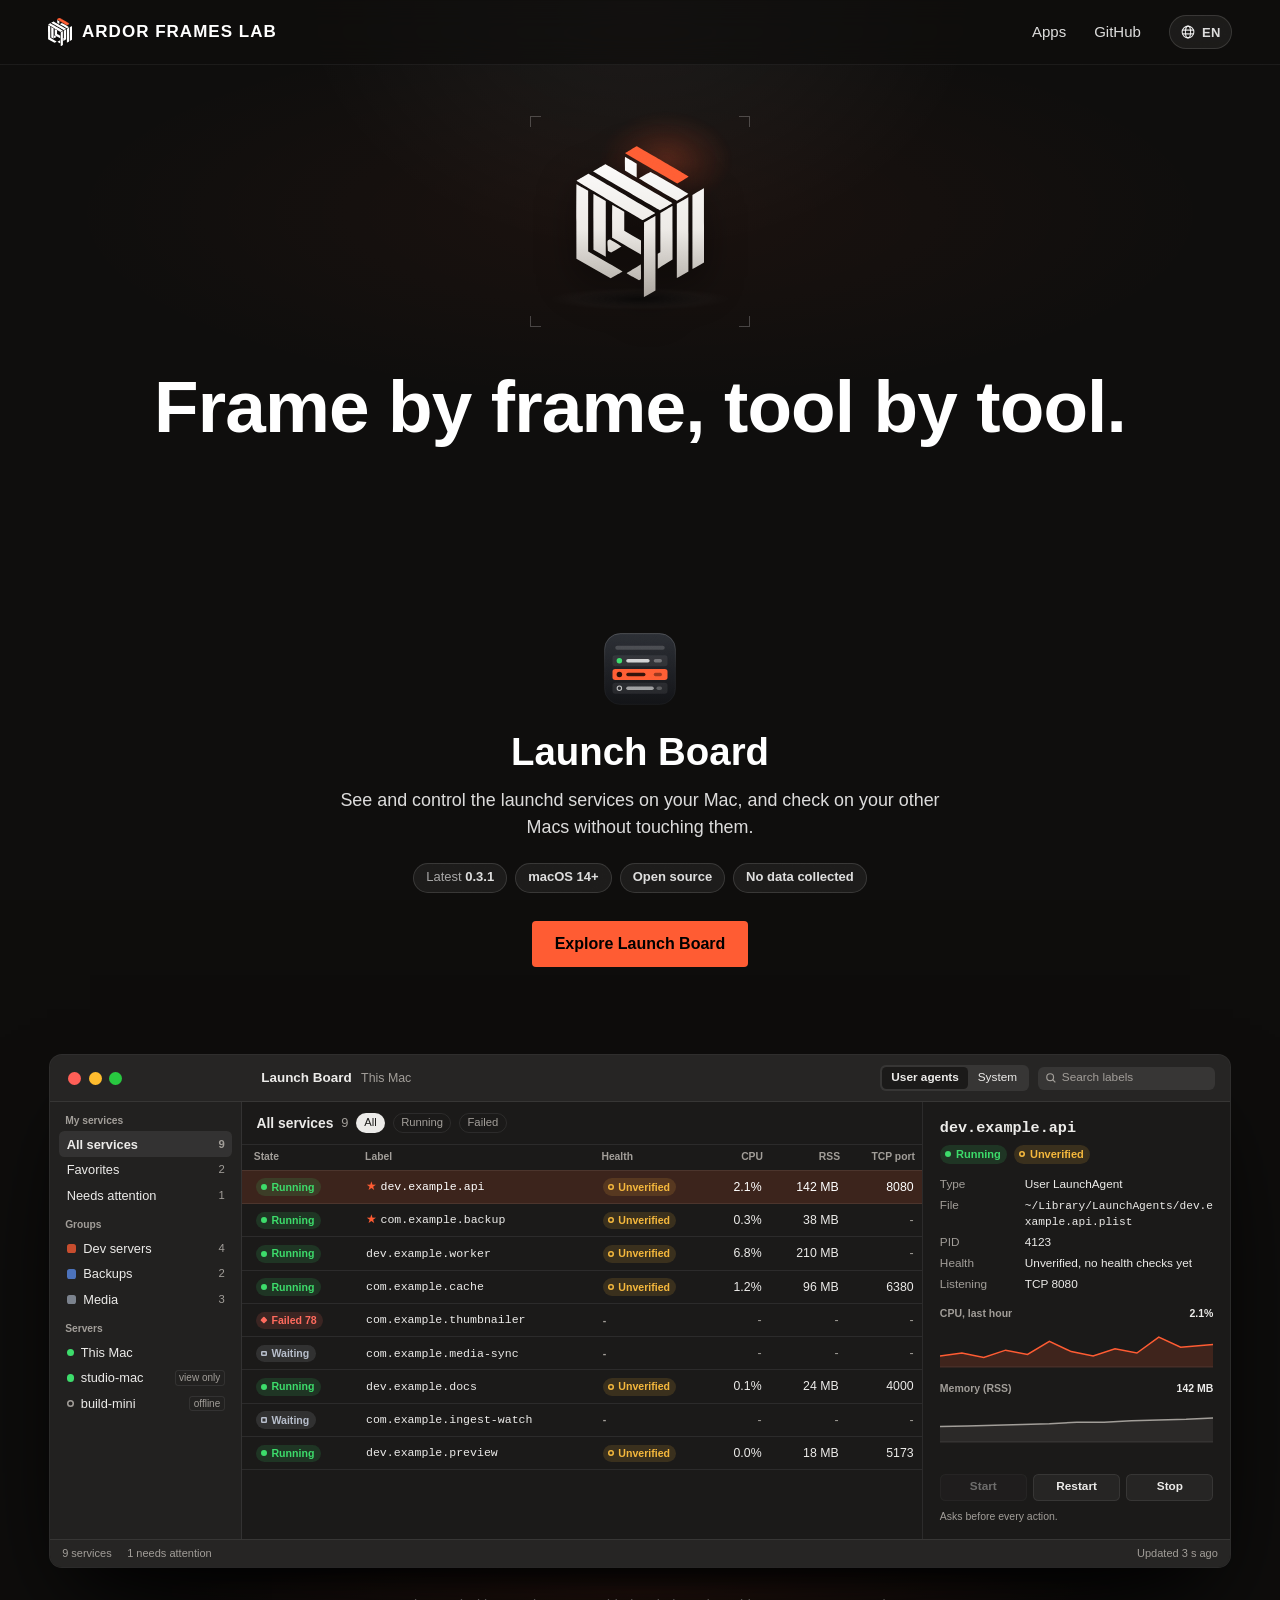
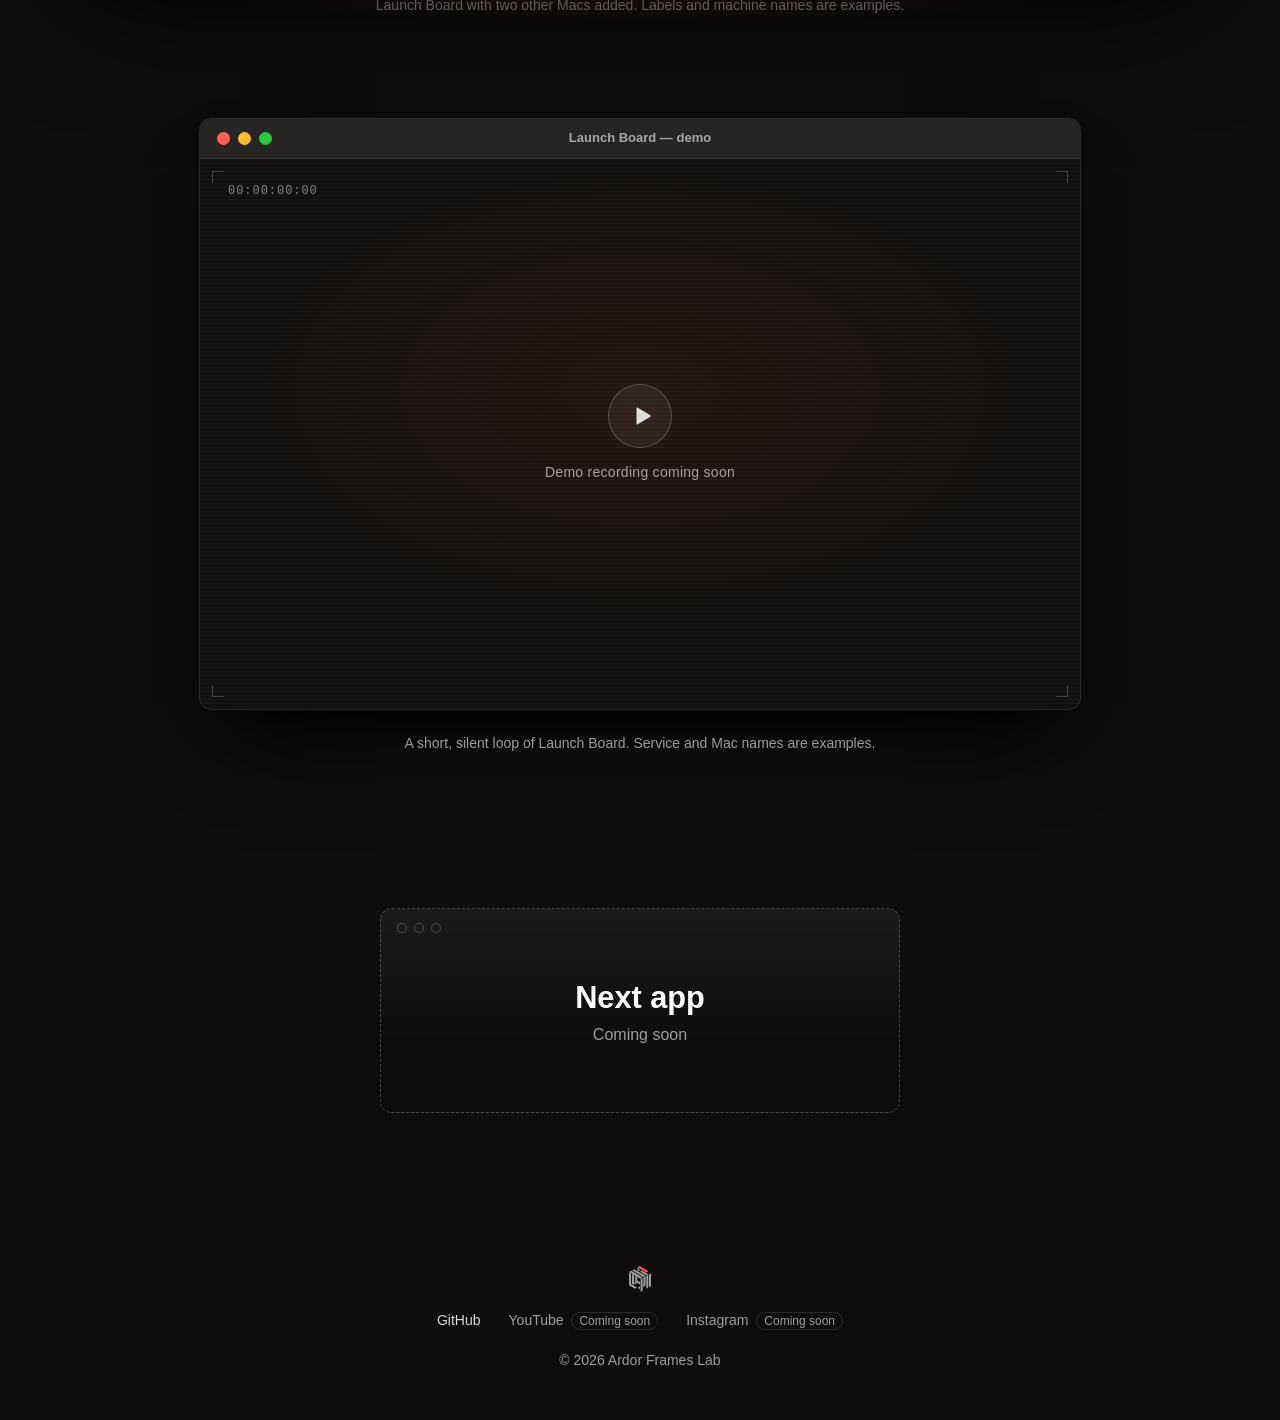
==== commit dc7c7790: "Rename brand to Ardor Frames Lab; move to lab.ardorframes.com and ardorframes-lab org Co-Authored-By" ====
--- a/index.html
+++ b/index.html
@@ -4,13 +4,13 @@
 <meta charset="utf-8">
 <meta name="robots" content="noindex, nofollow">
 <meta name="viewport" content="width=device-width, initial-scale=1">
-<title>Ardor Labs</title>
+<title>Ardor Frames Lab</title>
 <meta name="description" content="Mac tools made by directing AI.">
 <meta name="color-scheme" content="dark">
-<link rel="canonical" href="https://labs.ardorframes.com/">
-<link rel="alternate" hreflang="en" href="https://labs.ardorframes.com/">
-<link rel="alternate" hreflang="ko" href="https://labs.ardorframes.com/ko/">
-<link rel="alternate" hreflang="x-default" href="https://labs.ardorframes.com/">
+<link rel="canonical" href="https://lab.ardorframes.com/">
+<link rel="alternate" hreflang="en" href="https://lab.ardorframes.com/">
+<link rel="alternate" hreflang="ko" href="https://lab.ardorframes.com/ko/">
+<link rel="alternate" hreflang="x-default" href="https://lab.ardorframes.com/">
 <link rel="icon" href="/assets/brand/ardor-labs-cube-orange-sm.svg" type="image/svg+xml">
 <link rel="stylesheet" href="/assets/css/tokens.css">
 <link rel="stylesheet" href="/assets/css/base.css">
@@ -23,13 +23,13 @@
 
 <header class="site-header">
   <div class="wrap">
-    <a class="brand" href="/" aria-label="Ardor Labs home">
+    <a class="brand" href="/" aria-label="Ardor Frames Lab home">
       <svg class="brand-mark" viewBox="0 0 443 523" aria-hidden="true" focusable="false"><use href="#cube"/></svg>
-      <span class="brand-word" aria-hidden="true">ARDOR LABS</span>
+      <span class="brand-word" aria-hidden="true">ARDOR FRAMES LAB</span>
     </a>
     <nav class="site-nav" aria-label="Main">
       <a href="#apps">Apps</a>
-      <a data-nav="github" href="https://github.com/ardorframes-labs">GitHub</a>
+      <a data-nav="github" href="https://github.com/ardorframes-lab">GitHub</a>
     </nav>
     <div class="lang" data-lang-switch>
       <button class="lang-button" type="button" aria-label="Language / 언어" aria-haspopup="menu" aria-expanded="false" aria-controls="lang-menu">
@@ -77,7 +77,7 @@
       <div class="viewfinder" aria-hidden="true"><i></i><i></i><i></i><i></i></div>
       <div class="monolith">
         <div class="halo" aria-hidden="true"></div>
-        <svg class="cube" style="--cube-ink: url(#ink-light)" viewBox="0 0 443 523" role="img" aria-label="Ardor Labs cube"><use href="#cube"/></svg>
+        <svg class="cube" style="--cube-ink: url(#ink-light)" viewBox="0 0 443 523" role="img" aria-label="Ardor Frames Lab cube"><use href="#cube"/></svg>
         <div class="floor" aria-hidden="true"></div>
       </div>
     </div>
@@ -223,11 +223,11 @@
 <footer class="site-footer">
   <svg class="footer-mark" viewBox="0 0 443 523" aria-hidden="true" focusable="false"><use href="#cube"/></svg>
   <ul class="footer-links">
-    <li><a href="https://github.com/ardorframes-labs">GitHub</a></li>
+    <li><a href="https://github.com/ardorframes-lab">GitHub</a></li>
     <li><span class="soon">YouTube <small>Coming soon</small></span></li>
     <li><span class="soon">Instagram <small>Coming soon</small></span></li>
   </ul>
-  <p class="copy">© 2026 Ardor Labs</p>
+  <p class="copy">© 2026 Ardor Frames Lab</p>
 </footer>
 </body>
 </html>
